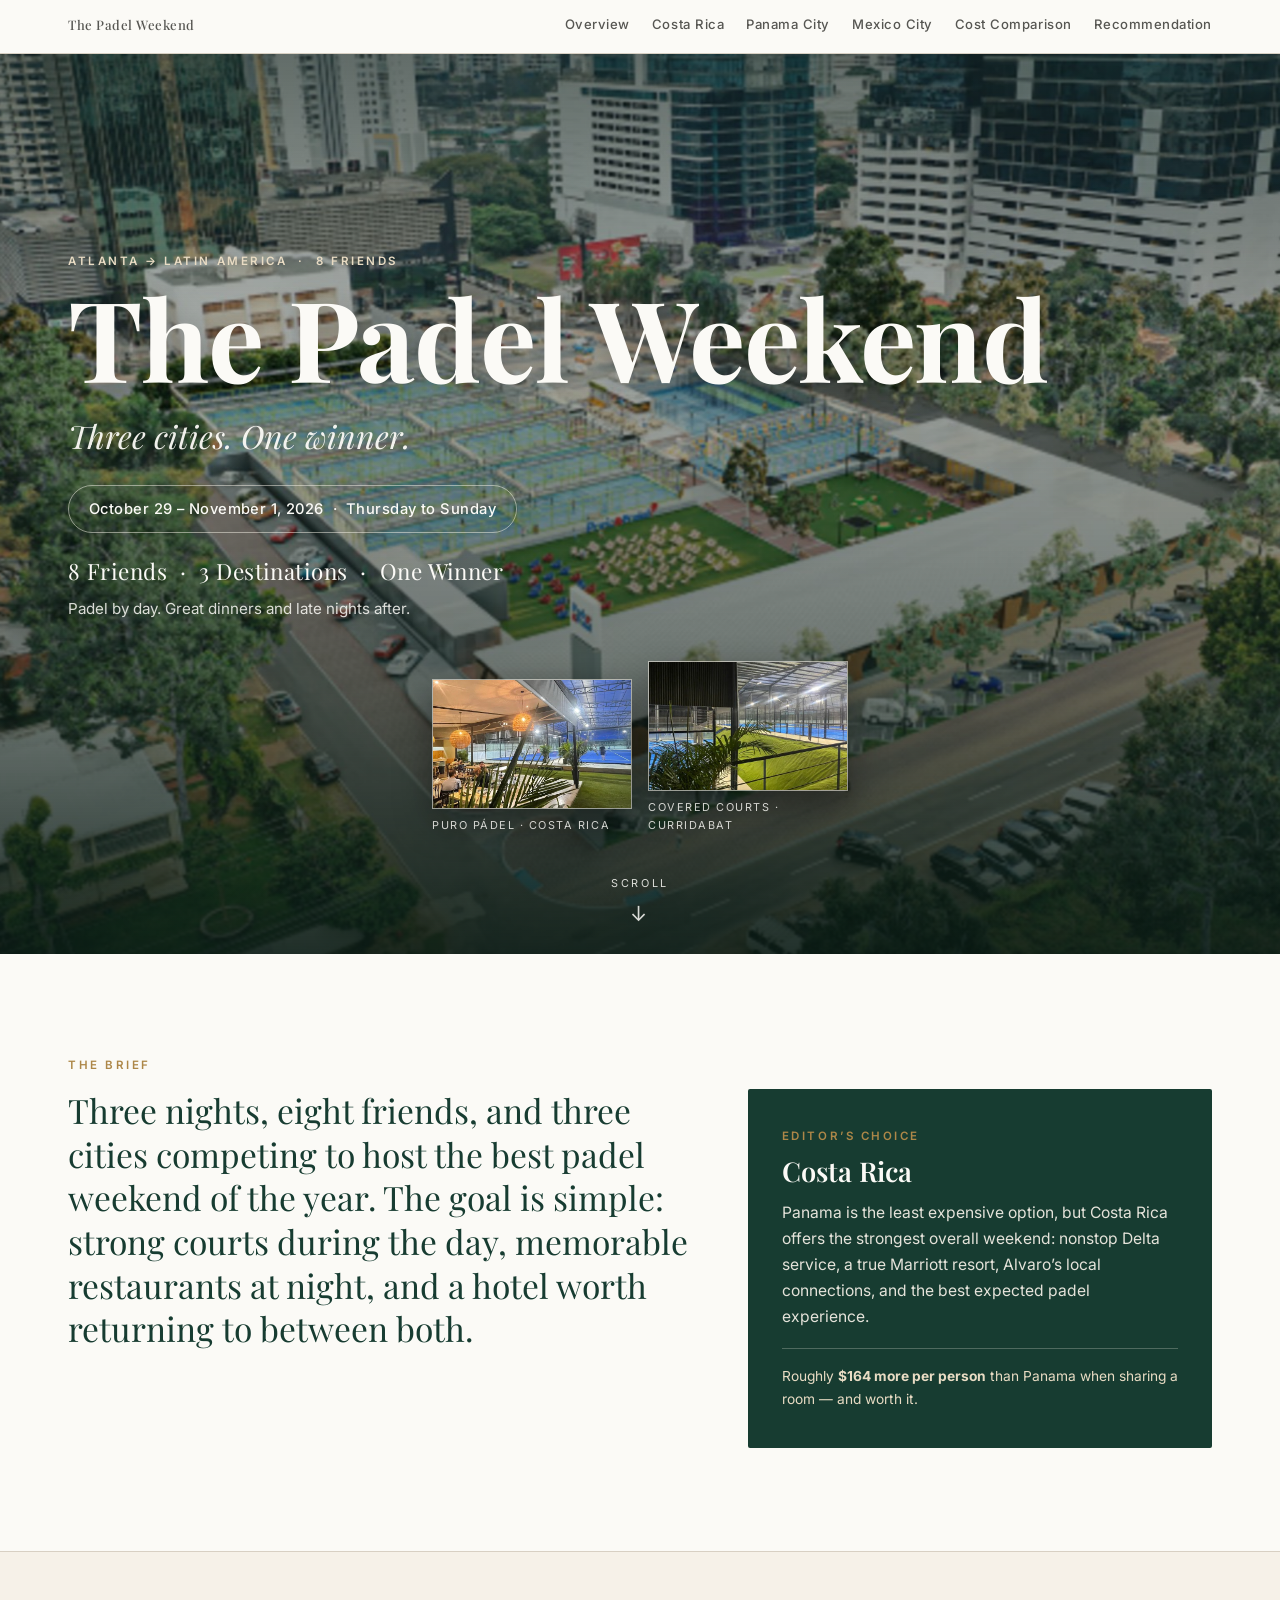
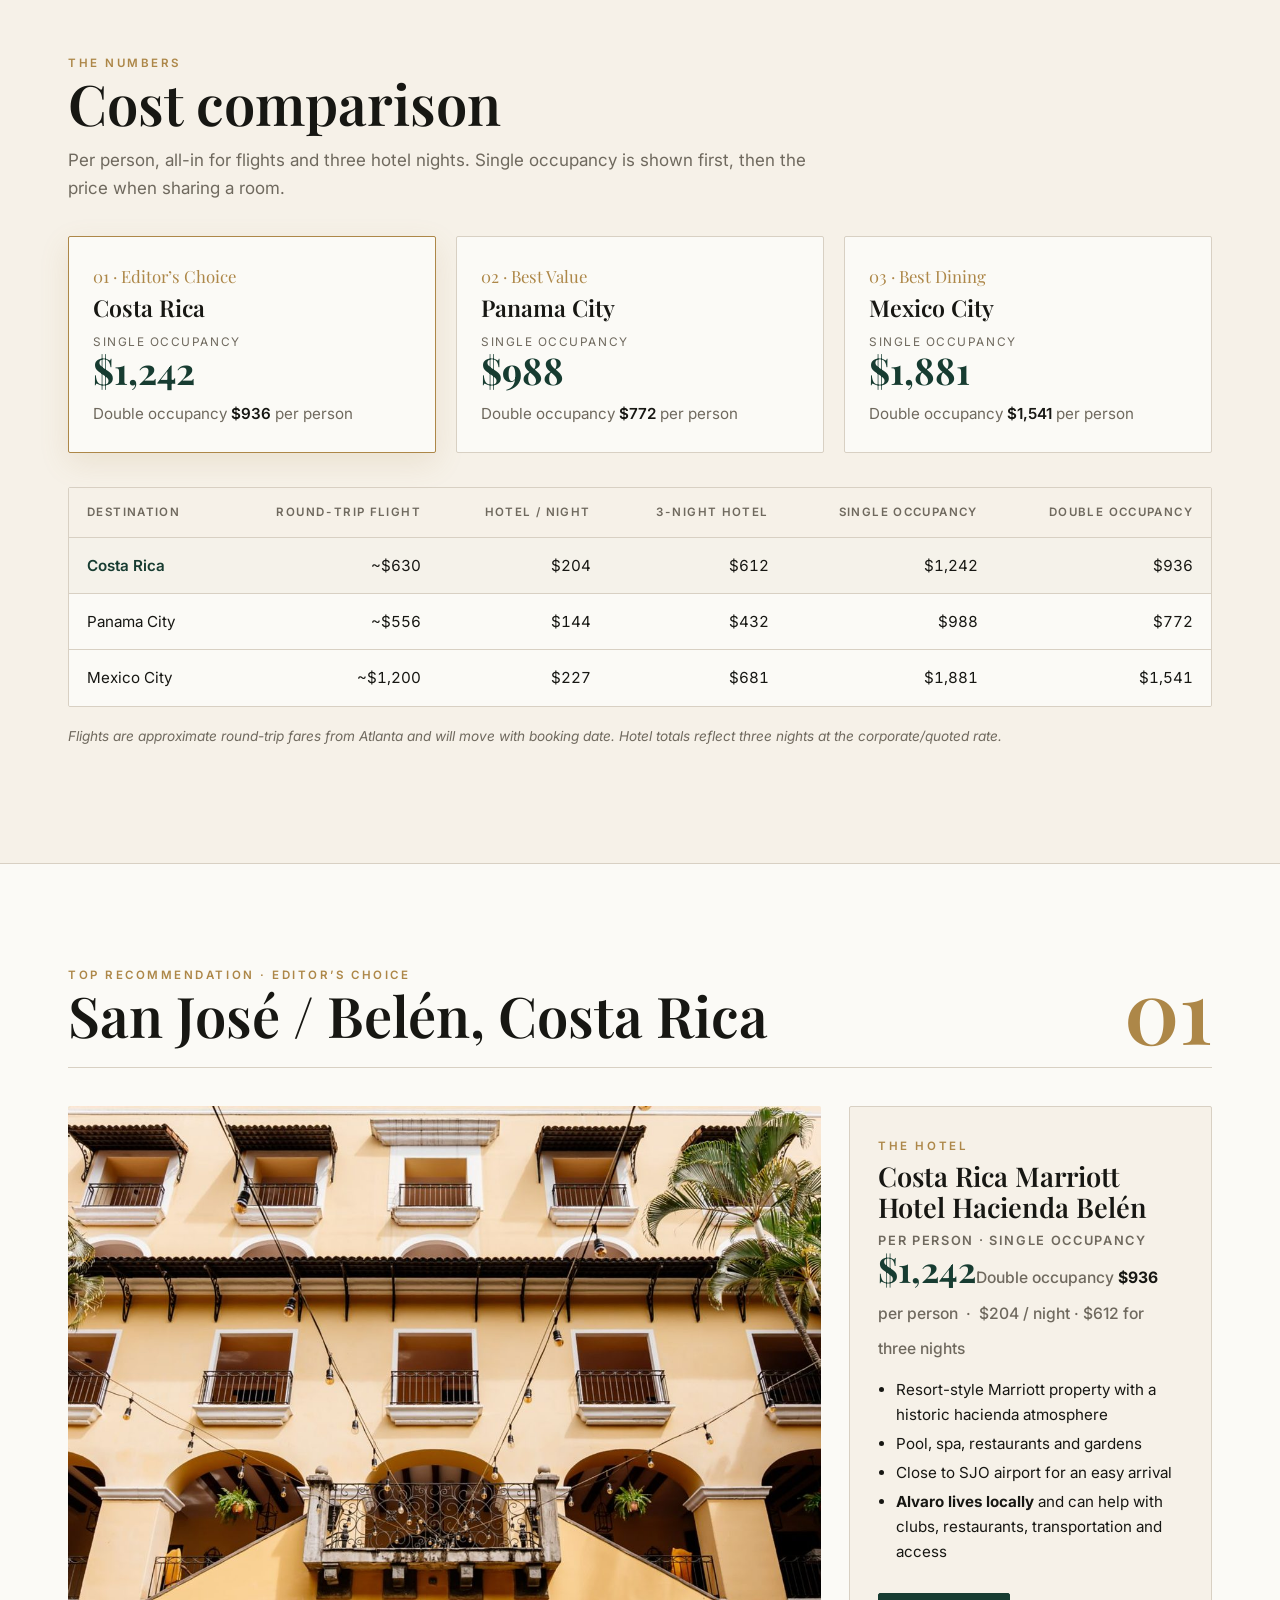
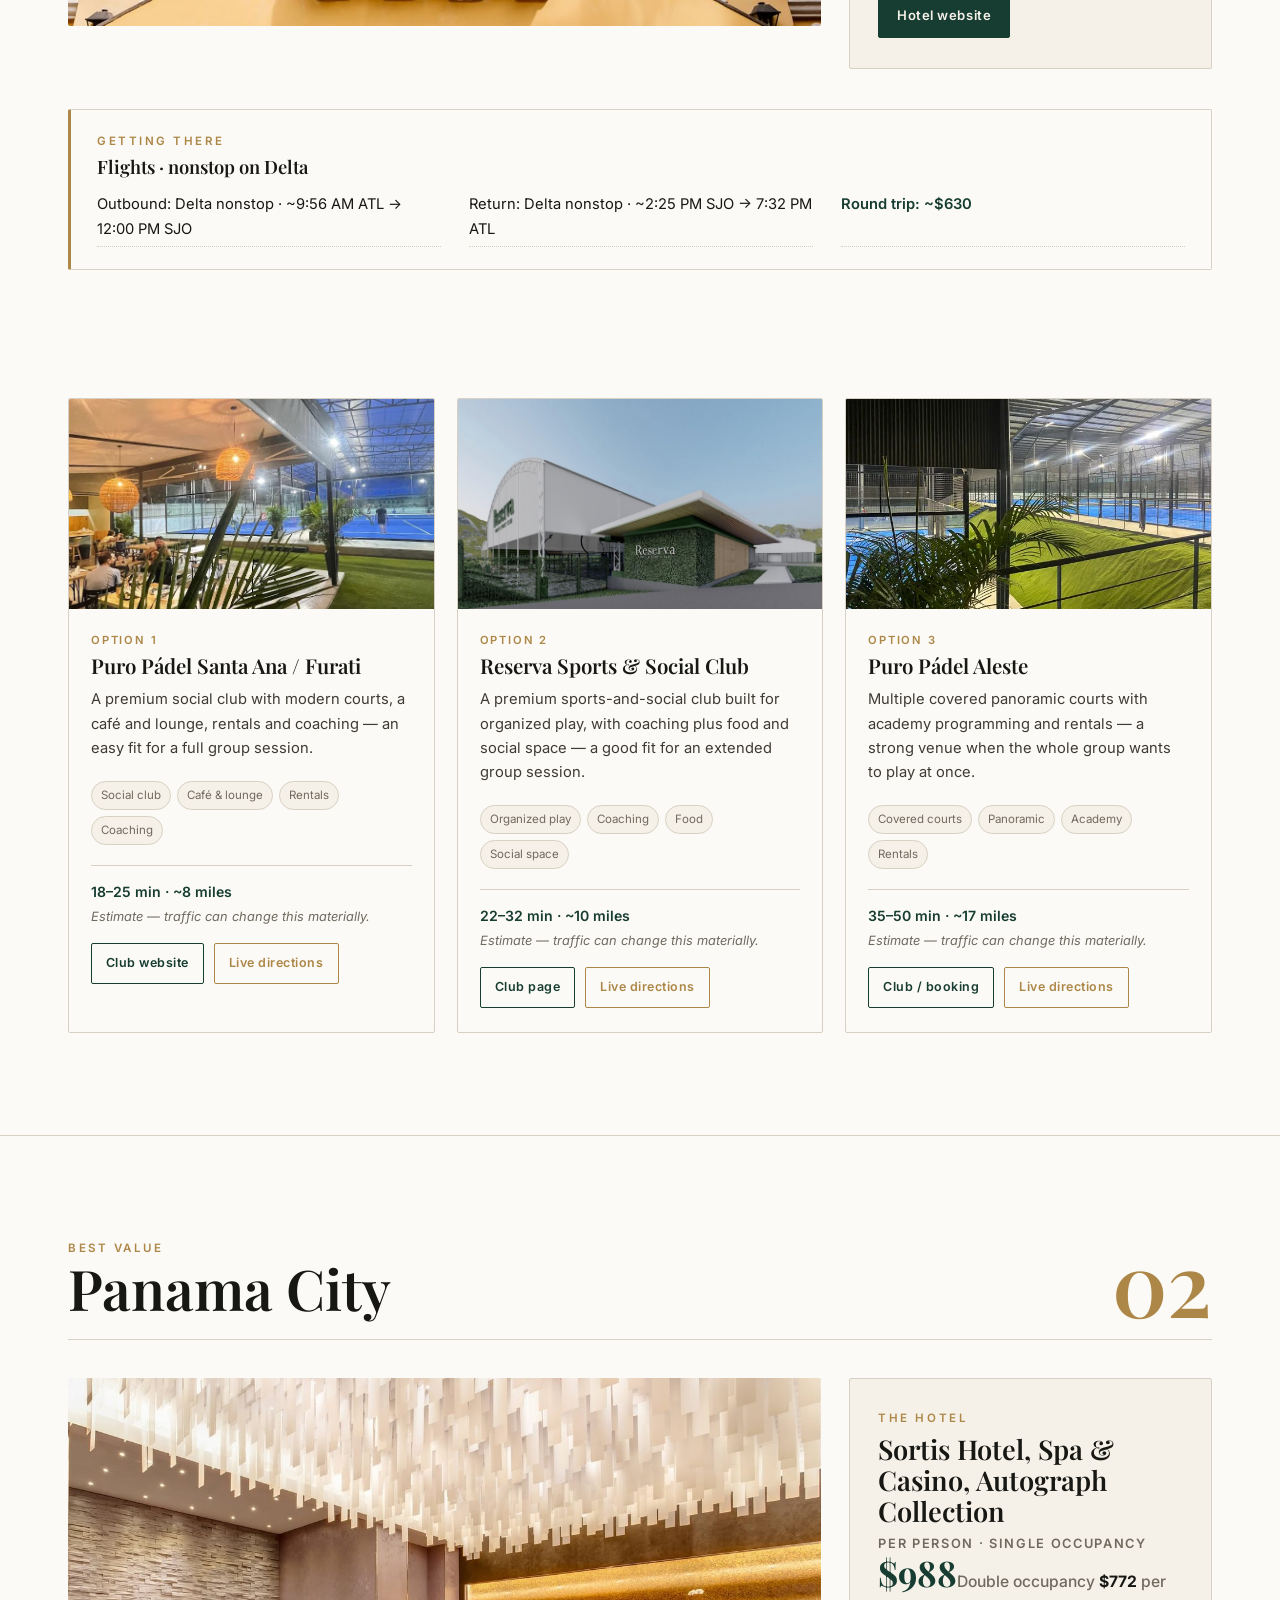
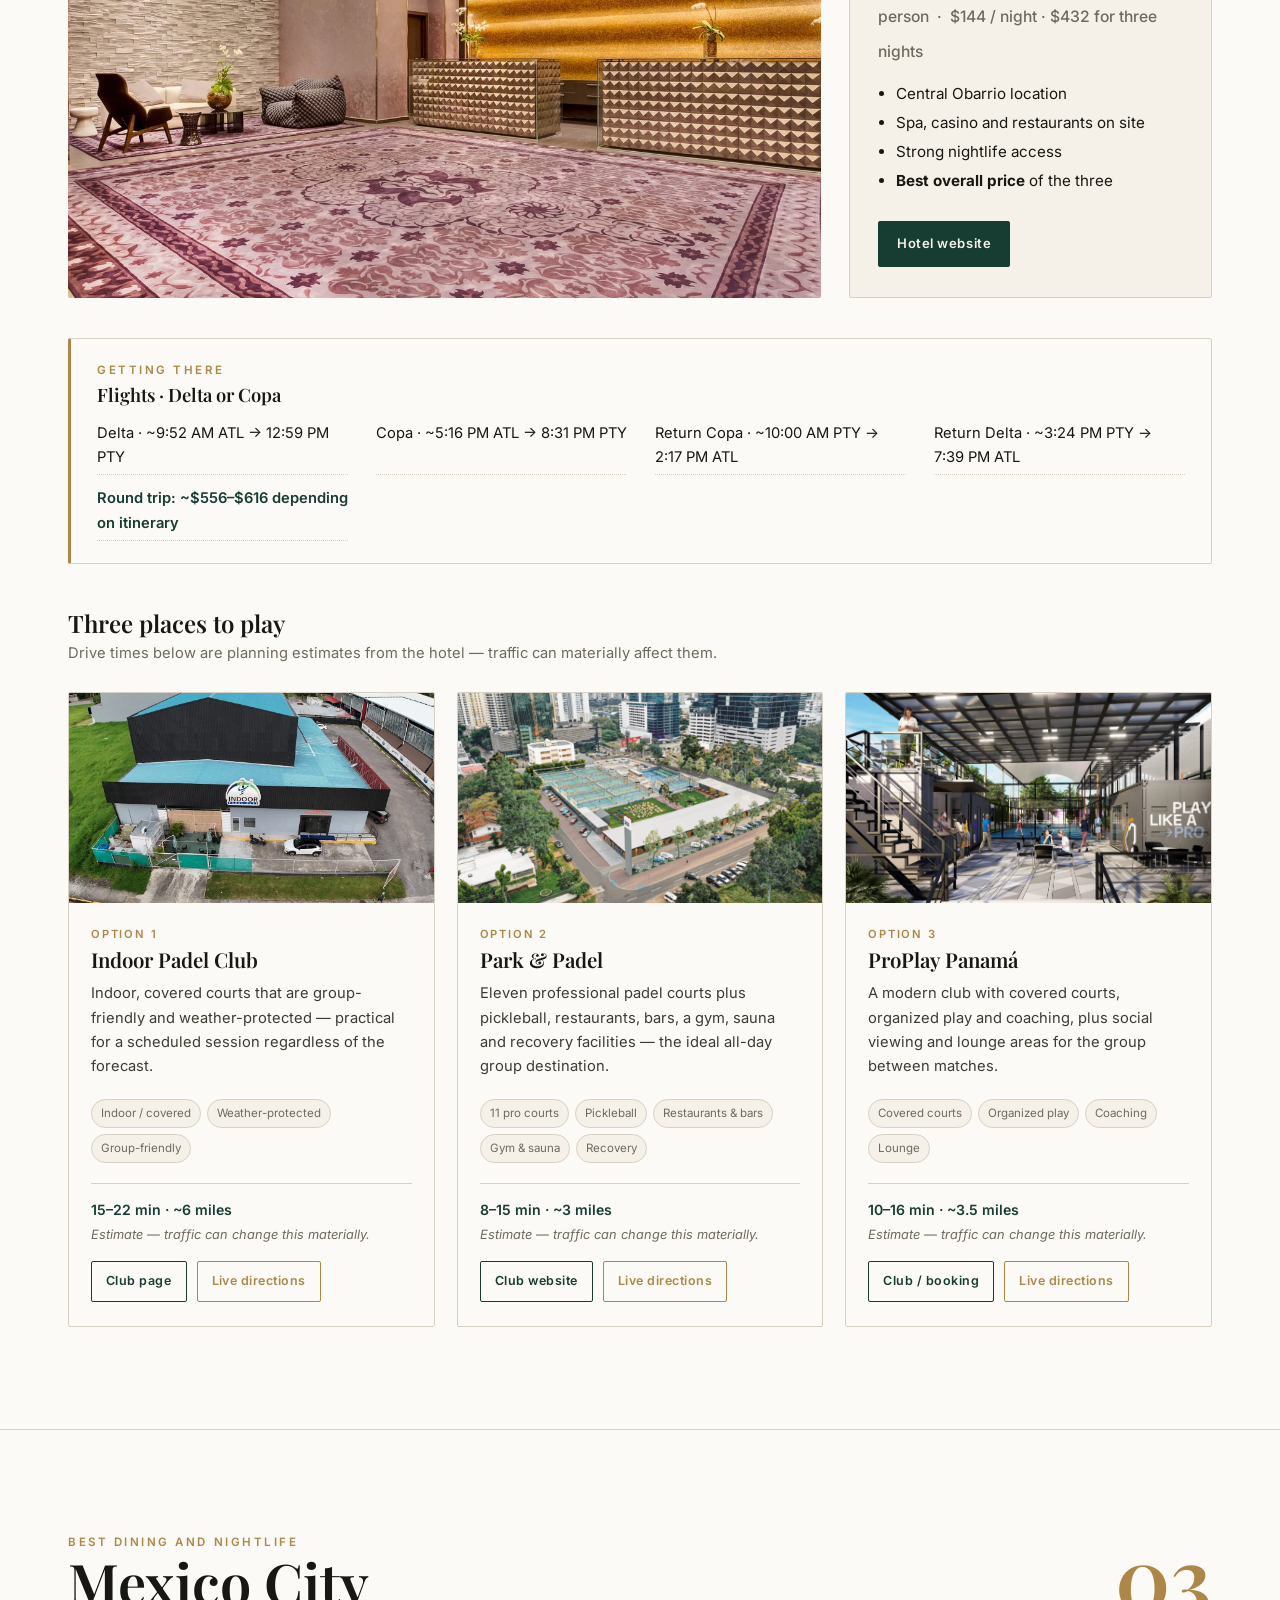
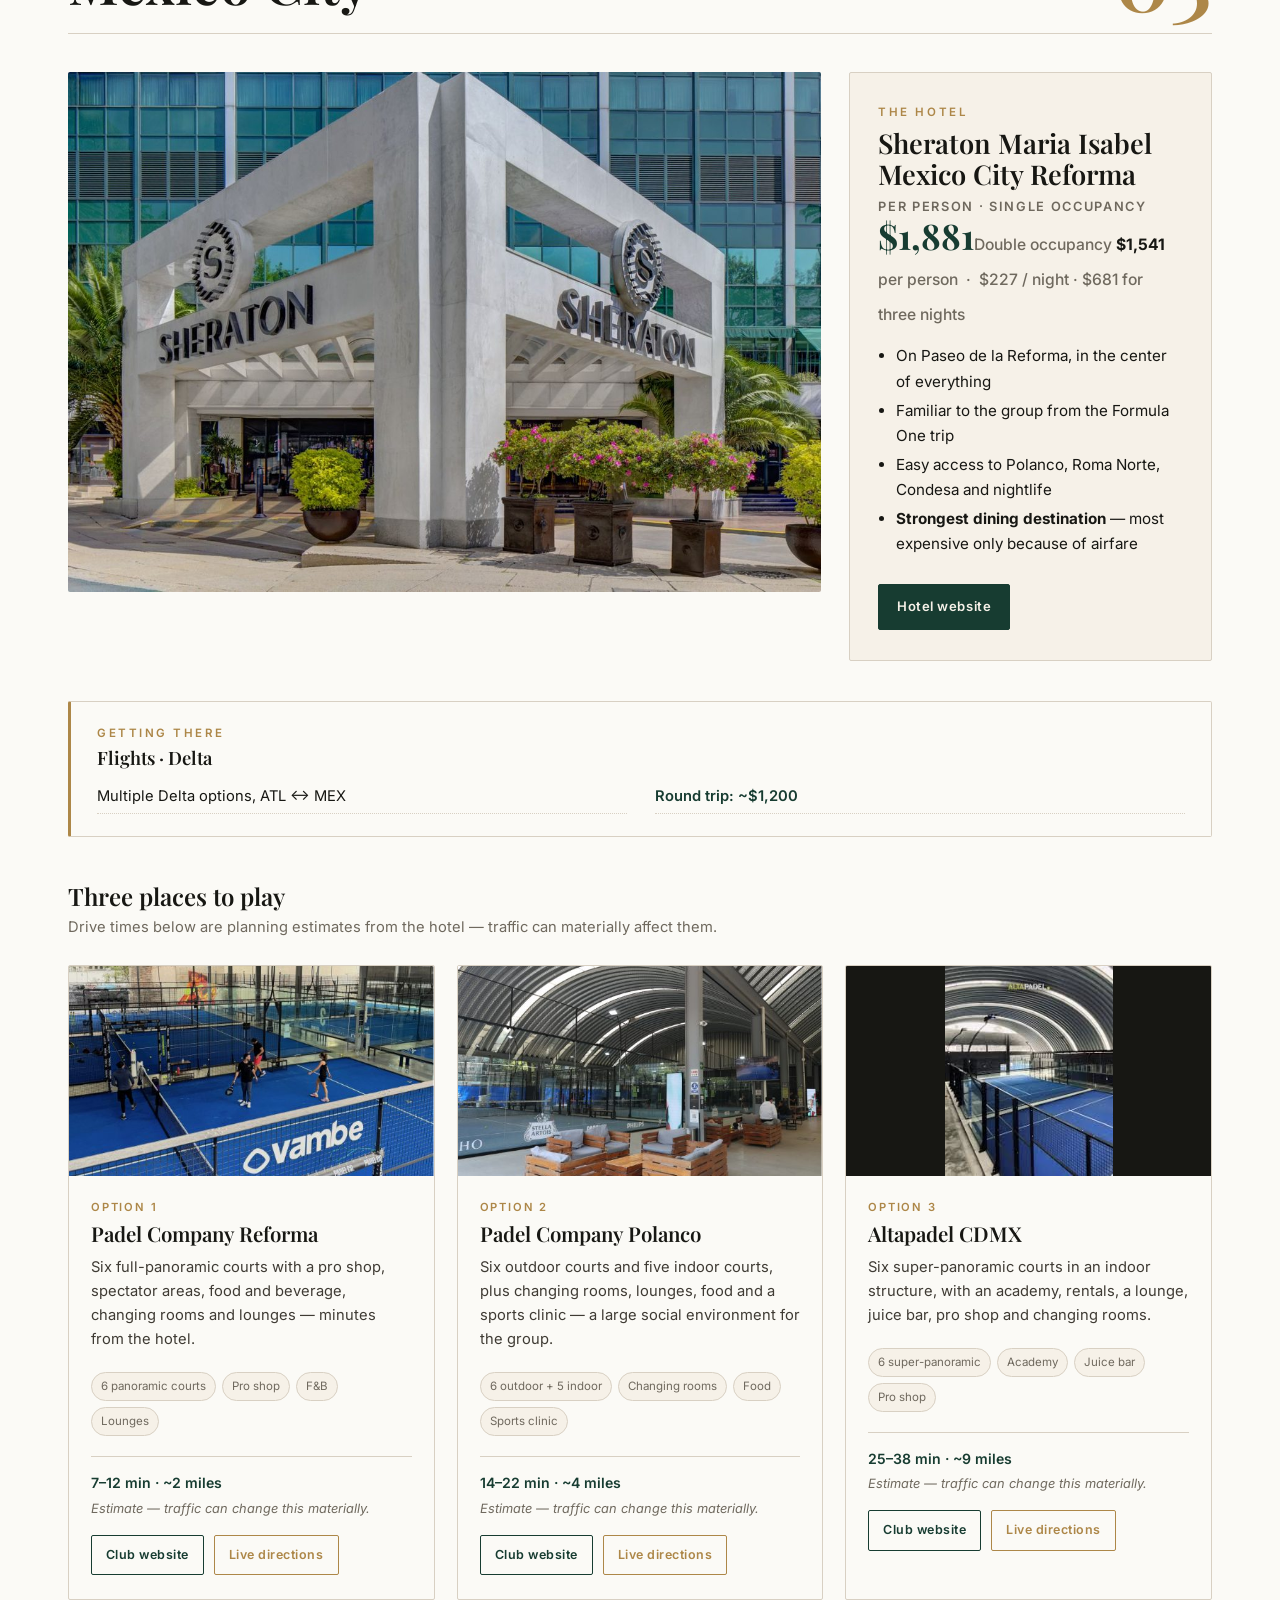
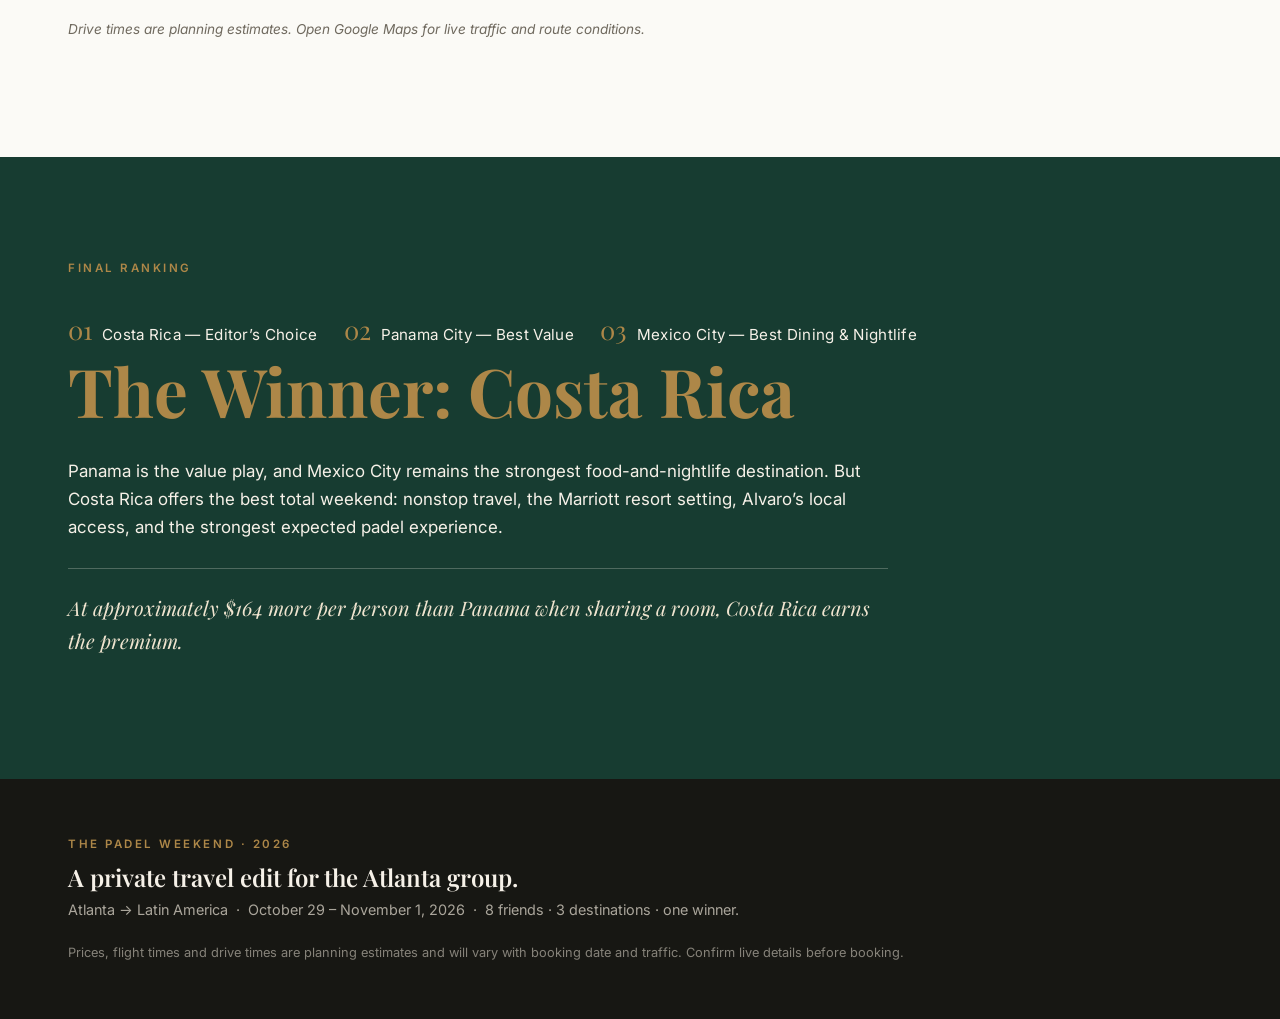
==== padel-weekend/index.html @ 57075032 "Add padel trip microsite under /padel-weekend (editorial rebuild, local image assets)" ====
<!doctype html>
<html lang="en">
<head>
<meta charset="utf-8">
<meta name="viewport" content="width=device-width, initial-scale=1">
<title>The Padel Weekend · Atlanta to Latin America · Oct 29 – Nov 1, 2026</title>
<meta name="description" content="A private travel edit for eight friends: three cities compete to host the best padel weekend of the year. Costa Rica, Panama City, Mexico City — courts, restaurants, nightlife and hotels compared.">
<meta name="theme-color" content="#173C31">
<meta property="og:type" content="website">
<meta property="og:title" content="The Padel Weekend · Atlanta to Latin America">
<meta property="og:description" content="Eight friends. Three cities. One winner. Costa Rica, Panama City and Mexico City compared for the padel trip — Oct 29 to Nov 1, 2026.">
<meta property="og:url" content="https://peach-pilot-mgm.github.io/workbenchv1/padel-weekend/">
<meta property="og:image" content="https://peach-pilot-mgm.github.io/workbenchv1/public/images/club-park-and-padel-panama.jpg">
<meta name="twitter:card" content="summary_large_image">
<link rel="preconnect" href="https://fonts.googleapis.com">
<link rel="preconnect" href="https://fonts.gstatic.com" crossorigin>
<link href="https://fonts.googleapis.com/css2?family=Playfair+Display:ital,wght@0,500;0,600;0,700;1,500&family=Inter:wght@300;400;500;600&display=swap" rel="stylesheet">
<style>
:root{
  --green:#173C31; --green-deep:#0f2a22; --cream:#F6F1E8; --white:#FBFAF6;
  --charcoal:#171713; --gold:#AD8748; --line:#D8D0C3; --muted:#6f695e;
  --serif:"Playfair Display",Georgia,"Times New Roman",serif;
  --sans:"Inter",-apple-system,BlinkMacSystemFont,"Segoe UI",Arial,Helvetica,sans-serif;
  --maxw:1200px;
}
*{box-sizing:border-box}
html{scroll-behavior:smooth}
body{margin:0;background:var(--white);color:var(--charcoal);font-family:var(--sans);font-weight:400;line-height:1.65;font-size:17px;-webkit-font-smoothing:antialiased;text-rendering:optimizeLegibility}
img{max-width:100%;display:block}
a{color:inherit}
h1,h2,h3,h4{font-family:var(--serif);font-weight:600;line-height:1.06;margin:0}
h2{font-size:clamp(2.1rem,4.6vw,3.5rem)}
h3{font-size:clamp(1.35rem,2.2vw,1.9rem);line-height:1.15}
p{margin:0 0 1em}
.wrap{max-width:var(--maxw);margin:0 auto;padding:0 28px}
.eyebrow{font-family:var(--sans);text-transform:uppercase;letter-spacing:.22em;font-size:.72rem;font-weight:600;color:var(--gold)}
.section{padding:clamp(64px,8vw,120px) 0}
.rule{height:1px;background:var(--line);border:0;margin:0}
section[id]{scroll-margin-top:78px}

/* ---------- NAV ---------- */
.nav{position:sticky;top:0;z-index:50;background:rgba(251,250,246,.92);backdrop-filter:saturate(1.2) blur(10px);border-bottom:1px solid var(--line)}
.nav__inner{display:flex;align-items:center;gap:22px;max-width:var(--maxw);margin:0 auto;padding:14px 28px;overflow-x:auto;-webkit-overflow-scrolling:touch;scrollbar-width:none}
.nav__inner::-webkit-scrollbar{display:none}
.nav__brand{font-family:var(--serif);font-weight:700;font-size:1.02rem;white-space:nowrap;margin-right:auto;letter-spacing:.01em}
.nav a{white-space:nowrap;text-decoration:none;font-size:.82rem;font-weight:500;letter-spacing:.04em;color:var(--charcoal);opacity:.72;transition:opacity .2s,color .2s;padding-bottom:2px;border-bottom:1.5px solid transparent}
.nav a:hover{opacity:1;color:var(--green);border-color:var(--gold)}

/* ---------- HERO ---------- */
.hero{position:relative;min-height:100svh;display:flex;flex-direction:column;justify-content:center;overflow:hidden;color:var(--white)}
.hero__bg{position:absolute;inset:0;background:url("public/images/club-park-and-padel-panama.jpg") center 40%/cover no-repeat;transform:scale(1.06);animation:zoom 26s ease-in-out infinite alternate;will-change:transform}
@keyframes zoom{from{transform:scale(1.04)}to{transform:scale(1.14)}}
.hero__scrim{position:absolute;inset:0;background:linear-gradient(180deg,rgba(9,26,20,.62) 0%,rgba(9,26,20,.32) 32%,rgba(9,26,20,.55) 68%,rgba(9,26,20,.9) 100%)}
.hero__inner{position:relative;z-index:3;max-width:var(--maxw);margin:0 auto;padding:120px 28px 40px;width:100%}
.hero h1{font-family:var(--serif);font-weight:700;font-size:clamp(3rem,10vw,7rem);letter-spacing:-.01em;text-shadow:0 2px 30px rgba(0,0,0,.35);margin:.06em 0 .12em}
.hero__sub{font-family:var(--serif);font-style:italic;font-size:clamp(1.3rem,3vw,2rem);opacity:.95}
.hero__eyebrow{color:#e9dcc4}
.hero__dates{display:inline-block;margin-top:22px;padding:11px 20px;border:1px solid rgba(246,241,232,.5);border-radius:999px;font-size:.92rem;letter-spacing:.03em;font-weight:500}
.hero__meta{margin-top:20px;font-family:var(--serif);font-size:clamp(1.05rem,2vw,1.4rem);letter-spacing:.02em}
.hero__note{margin-top:6px;font-size:.95rem;opacity:.85}
.hero__montage{position:relative;z-index:3;max-width:var(--maxw);margin:0 auto;padding:0 28px 40px;display:flex;gap:16px;align-items:flex-end}
.hero__montage figure{margin:0;width:200px;flex:0 0 auto}
.hero__montage img{height:130px;width:100%;object-fit:cover;border:1px solid rgba(246,241,232,.55);box-shadow:0 12px 34px rgba(0,0,0,.4)}
.hero__montage figcaption{font-size:.68rem;letter-spacing:.14em;text-transform:uppercase;margin-top:8px;opacity:.82}
.scrollcue{position:absolute;left:50%;bottom:22px;transform:translateX(-50%);z-index:3;color:var(--white);text-decoration:none;font-size:.68rem;letter-spacing:.24em;text-transform:uppercase;opacity:.85;text-align:center}
.scrollcue span{display:block;font-size:1.3rem;margin-top:4px;animation:bob 1.8s ease-in-out infinite}
@keyframes bob{0%,100%{transform:translateY(0)}50%{transform:translateY(7px)}}

/* ---------- REVEAL ---------- */
[data-reveal]{opacity:0;transform:translateY(22px);transition:opacity .8s ease,transform .8s ease}
[data-reveal].in{opacity:1;transform:none}
@media(prefers-reduced-motion:reduce){[data-reveal]{opacity:1;transform:none;transition:none}.hero__bg{animation:none}.scrollcue span{animation:none}}

/* ---------- OVERVIEW ---------- */
.lede{font-family:var(--serif);font-size:clamp(1.4rem,3vw,2.1rem);line-height:1.3;max-width:900px;color:var(--green)}
.intro-grid{display:grid;grid-template-columns:1.15fr .85fr;gap:52px;align-items:start;margin-top:14px}
.editors{background:var(--green);color:var(--cream);padding:38px 34px;border-radius:2px;position:relative}
.editors .eyebrow{color:var(--gold)}
.editors h3{color:var(--white);margin:.35em 0 .5em;font-size:1.7rem}
.editors p{font-size:.98rem;opacity:.92}
.editors .pin{font-size:.86rem;border-top:1px solid rgba(246,241,232,.25);margin-top:18px;padding-top:16px;color:#e9dcc4}

/* ---------- COST ---------- */
.band{background:var(--cream);border-top:1px solid var(--line);border-bottom:1px solid var(--line)}
.cards3{display:grid;grid-template-columns:repeat(3,1fr);gap:20px;margin-top:34px}
.costcard{background:var(--white);border:1px solid var(--line);padding:26px 24px;border-radius:2px;position:relative}
.costcard.win{border-color:var(--gold);box-shadow:0 10px 30px rgba(173,135,72,.14)}
.costcard .rankbadge{font-family:var(--serif);color:var(--gold);font-size:1.05rem}
.costcard h3{margin:.15em 0 .5em;font-size:1.45rem}
.costcard .big{font-family:var(--serif);font-size:2.3rem;font-weight:700;color:var(--green);line-height:1}
.costcard .lab{font-size:.74rem;letter-spacing:.13em;text-transform:uppercase;color:var(--muted)}
.costcard .second{margin-top:12px;font-size:.95rem;color:var(--muted)}
.costcard .second b{color:var(--charcoal);font-weight:600}
.tablewrap{margin-top:34px;overflow-x:auto;border:1px solid var(--line);border-radius:2px}
table{width:100%;border-collapse:collapse;background:var(--white);min-width:640px;font-size:.95rem}
th,td{text-align:left;padding:15px 18px;border-bottom:1px solid var(--line)}
thead th{font-family:var(--sans);font-size:.72rem;letter-spacing:.12em;text-transform:uppercase;color:var(--muted);font-weight:600;background:var(--cream)}
td.num,th.num{text-align:right;font-variant-numeric:tabular-nums}
tbody tr:last-child td{border-bottom:0}
.rowwin td{background:rgba(173,135,72,.07)}
.rowwin .dest{color:var(--green);font-weight:600}
.disclaimer{font-size:.85rem;color:var(--muted);margin-top:18px;font-style:italic}

/* ---------- DESTINATION ---------- */
.dest-head{display:flex;justify-content:space-between;align-items:flex-end;gap:24px;border-bottom:1px solid var(--line);padding-bottom:22px;margin-bottom:38px}
.dest-head .rank{font-family:var(--serif);font-size:clamp(3rem,7vw,5.5rem);color:var(--gold);line-height:.8;font-weight:600}
.hotel{display:grid;grid-template-columns:1.35fr .65fr;gap:28px;align-items:stretch}
.hotel figure{margin:0}
.hotel figure img{width:100%;height:100%;min-height:300px;max-height:520px;object-fit:cover;border-radius:2px}
.hotel-info{background:var(--cream);border:1px solid var(--line);padding:30px 28px;border-radius:2px;display:flex;flex-direction:column}
.hotel-info h3{font-size:1.7rem;margin:.2em 0 .4em}
.price{font-family:var(--serif);font-size:2.2rem;font-weight:700;color:var(--green);line-height:1}
.price small{display:block;font-family:var(--sans);font-size:.8rem;letter-spacing:.13em;text-transform:uppercase;color:var(--muted);font-weight:600;margin-bottom:4px}
.price .dbl{font-size:.98rem;color:var(--muted);font-family:var(--sans);font-weight:500;margin-top:8px}
.price .dbl b{color:var(--charcoal)}
.hotel-info ul{margin:16px 0;padding-left:18px}
.hotel-info li{margin:4px 0;font-size:.95rem}
.btn{display:inline-flex;align-items:center;gap:8px;text-decoration:none;font-size:.82rem;font-weight:600;letter-spacing:.04em;padding:11px 18px;border:1px solid var(--green);color:var(--green);border-radius:2px;transition:all .2s;background:transparent}
.btn:hover{background:var(--green);color:var(--cream)}
.btn.solid{background:var(--green);color:var(--cream)}
.btn.solid:hover{background:var(--green-deep)}
.btn.gold{border-color:var(--gold);color:var(--gold)}
.btn.gold:hover{background:var(--gold);color:var(--white)}
.btnrow{display:flex;flex-wrap:wrap;gap:10px;margin-top:auto;padding-top:8px}

.flights{margin:40px 0 8px;background:var(--white);border:1px solid var(--line);border-left:3px solid var(--gold);padding:22px 26px;border-radius:2px}
.flights .eyebrow{color:var(--gold)}
.flights h4{font-family:var(--serif);font-size:1.15rem;margin:.3em 0 .6em}
.flights ul{list-style:none;margin:0;padding:0;display:grid;grid-template-columns:repeat(auto-fit,minmax(240px,1fr));gap:6px 28px}
.flights li{font-size:.92rem;padding:5px 0;border-bottom:1px dotted var(--line)}
.flights .rt{font-weight:600;color:var(--green)}

.play-head{font-family:var(--serif);font-size:1.5rem;margin:46px 0 4px}
.play-sub{color:var(--muted);font-size:.92rem;margin-bottom:26px}
.clubs{display:grid;grid-template-columns:repeat(3,1fr);gap:22px}
.club{background:var(--white);border:1px solid var(--line);border-radius:2px;overflow:hidden;display:flex;flex-direction:column}
.club figure{margin:0}
.club figure img{width:100%;height:210px;object-fit:cover}
.club.lowres figure img{object-fit:contain;background:var(--charcoal)}
.club-body{padding:22px 22px 24px;display:flex;flex-direction:column;flex:1}
.club-opt{font-size:.7rem;letter-spacing:.16em;text-transform:uppercase;color:var(--gold);font-weight:600}
.club h4{font-family:var(--serif);font-size:1.28rem;margin:.3em 0 .5em}
.club p{font-size:.92rem;color:#3f3b34}
.tags{display:flex;flex-wrap:wrap;gap:6px;margin:6px 0 4px}
.tag{font-size:.72rem;background:var(--cream);border:1px solid var(--line);color:var(--muted);padding:4px 9px;border-radius:999px}
.drive{margin-top:16px;border-top:1px solid var(--line);padding-top:14px;font-size:.88rem}
.drive .big{font-weight:600;color:var(--green)}
.drive .cav{display:block;color:var(--muted);font-size:.8rem;margin-top:3px;font-style:italic}
.club .btnrow{margin-top:16px;padding-top:0}
.club .btn{padding:9px 14px;font-size:.78rem}

/* ---------- RANKING / RECO ---------- */
.reco{background:var(--green);color:var(--cream)}
.reco .eyebrow{color:var(--gold)}
.reco h2{color:var(--white);margin:.2em 0 .4em}
.reco .winner{font-family:var(--serif);font-size:clamp(2.4rem,6vw,4.2rem);color:var(--gold);font-weight:700;line-height:1;margin:.1em 0 .5em}
.reco p{max-width:820px;font-size:1.06rem;opacity:.94}
.reco .kicker{border-top:1px solid rgba(246,241,232,.25);margin-top:26px;padding-top:22px;font-family:var(--serif);font-style:italic;font-size:1.25rem;color:#efe4cf;max-width:820px}
.rankline{display:flex;gap:26px;flex-wrap:wrap;margin:30px 0 4px}
.rankpill{display:flex;align-items:baseline;gap:10px}
.rankpill .n{font-family:var(--serif);font-size:1.6rem;color:var(--gold)}
.rankpill .t{font-size:.95rem;letter-spacing:.02em}

/* ---------- FOOTER ---------- */
footer{background:var(--charcoal);color:#cfc9bd;padding:56px 0}
footer .eyebrow{color:var(--gold)}
footer h3{color:var(--cream);font-size:1.5rem;margin:.4em 0 .3em}
footer p{font-size:.9rem;opacity:.8;margin:0}
footer .fnote{margin-top:20px;font-size:.8rem;opacity:.6}

/* ---------- RESPONSIVE ---------- */
@media(max-width:900px){
  .intro-grid{grid-template-columns:1fr;gap:32px}
  .hotel{grid-template-columns:1fr}
  .hotel figure img{min-height:240px;max-height:360px}
  .clubs{grid-template-columns:1fr 1fr}
  .cards3{grid-template-columns:1fr}
}
@media(max-width:620px){
  body{font-size:16px}
  .clubs{grid-template-columns:1fr}
  .hero__montage{flex-wrap:wrap}
  .hero__montage figure{width:calc(50% - 8px)}
  .dest-head{align-items:center}
}
</style>
</head>
<body>

<!-- NAV -->
<nav class="nav" aria-label="Primary">
  <div class="nav__inner">
    <a class="nav__brand" href="#top">The Padel Weekend</a>
    <a href="#overview">Overview</a>
    <a href="#costa-rica">Costa Rica</a>
    <a href="#panama">Panama City</a>
    <a href="#mexico">Mexico City</a>
    <a href="#cost">Cost Comparison</a>
    <a href="#recommendation">Recommendation</a>
  </div>
</nav>

<!-- HERO -->
<header class="hero" id="top">
  <div class="hero__bg" role="img" aria-label="Aerial view of Park &amp; Padel in Panama City, rows of padel courts framed by the skyline"></div>
  <div class="hero__scrim"></div>
  <div class="hero__inner">
    <div class="eyebrow hero__eyebrow">Atlanta &rarr; Latin America &nbsp;&middot;&nbsp; 8 friends</div>
    <h1>The Padel Weekend</h1>
    <div class="hero__sub">Three cities. One winner.</div>
    <div class="hero__dates">October 29 &ndash; November 1, 2026 &nbsp;&middot;&nbsp; Thursday to Sunday</div>
    <div class="hero__meta">8 Friends &nbsp;&middot;&nbsp; 3 Destinations &nbsp;&middot;&nbsp; One Winner</div>
    <div class="hero__note">Padel by day. Great dinners and late nights after.</div>
  </div>
  <div class="hero__montage" aria-hidden="false">
    <figure>
      <img src="public/images/club-puro-padel-santa-ana.jpg" alt="Evening lounge and lit padel courts at Puro Pádel Santa Ana, Costa Rica" width="200" height="130">
      <figcaption>Puro Pádel &middot; Costa Rica</figcaption>
    </figure>
    <figure>
      <img src="public/images/club-puro-padel-aleste.jpg" alt="Covered panoramic padel courts under a steel roof at Puro Pádel Aleste" width="200" height="130">
      <figcaption>Covered courts &middot; Curridabat</figcaption>
    </figure>
  </div>
  <a class="scrollcue" href="#overview">Scroll<span>&darr;</span></a>
</header>

<main>

<!-- OVERVIEW + EDITOR'S CHOICE -->
<section class="section" id="overview">
  <div class="wrap">
    <div class="eyebrow" data-reveal>The brief</div>
    <div class="intro-grid">
      <div>
        <p class="lede" data-reveal>Three nights, eight friends, and three cities competing to host the best padel weekend of the year. The goal is simple: strong courts during the day, memorable restaurants at night, and a hotel worth returning to between both.</p>
      </div>
      <aside class="editors" data-reveal>
        <div class="eyebrow">Editor&rsquo;s Choice</div>
        <h3>Costa Rica</h3>
        <p>Panama is the least expensive option, but Costa Rica offers the strongest overall weekend: nonstop Delta service, a true Marriott resort, Alvaro&rsquo;s local connections, and the best expected padel experience.</p>
        <div class="pin">Roughly <b>$164 more per person</b> than Panama when sharing a room &mdash; and worth it.</div>
      </aside>
    </div>
  </div>
</section>

<!-- COST COMPARISON -->
<section class="section band" id="cost">
  <div class="wrap">
    <div class="eyebrow" data-reveal>The numbers</div>
    <h2 data-reveal>Cost comparison</h2>
    <p data-reveal style="max-width:760px;margin-top:14px;color:var(--muted)">Per person, all-in for flights and three hotel nights. Single occupancy is shown first, then the price when sharing a room.</p>

    <div class="cards3">
      <div class="costcard win" data-reveal>
        <div class="rankbadge">01 &middot; Editor&rsquo;s Choice</div>
        <h3>Costa Rica</h3>
        <div class="lab">Single occupancy</div>
        <div class="big">$1,242</div>
        <div class="second">Double occupancy <b>$936</b> per person</div>
      </div>
      <div class="costcard" data-reveal>
        <div class="rankbadge">02 &middot; Best Value</div>
        <h3>Panama City</h3>
        <div class="lab">Single occupancy</div>
        <div class="big">$988</div>
        <div class="second">Double occupancy <b>$772</b> per person</div>
      </div>
      <div class="costcard" data-reveal>
        <div class="rankbadge">03 &middot; Best Dining</div>
        <h3>Mexico City</h3>
        <div class="lab">Single occupancy</div>
        <div class="big">$1,881</div>
        <div class="second">Double occupancy <b>$1,541</b> per person</div>
      </div>
    </div>

    <div class="tablewrap" data-reveal>
      <table>
        <thead>
          <tr>
            <th>Destination</th>
            <th class="num">Round-trip flight</th>
            <th class="num">Hotel / night</th>
            <th class="num">3-night hotel</th>
            <th class="num">Single occupancy</th>
            <th class="num">Double occupancy</th>
          </tr>
        </thead>
        <tbody>
          <tr class="rowwin">
            <td class="dest">Costa Rica</td>
            <td class="num">~$630</td>
            <td class="num">$204</td>
            <td class="num">$612</td>
            <td class="num">$1,242</td>
            <td class="num">$936</td>
          </tr>
          <tr>
            <td>Panama City</td>
            <td class="num">~$556</td>
            <td class="num">$144</td>
            <td class="num">$432</td>
            <td class="num">$988</td>
            <td class="num">$772</td>
          </tr>
          <tr>
            <td>Mexico City</td>
            <td class="num">~$1,200</td>
            <td class="num">$227</td>
            <td class="num">$681</td>
            <td class="num">$1,881</td>
            <td class="num">$1,541</td>
          </tr>
        </tbody>
      </table>
    </div>
    <p class="disclaimer">Flights are approximate round-trip fares from Atlanta and will move with booking date. Hotel totals reflect three nights at the corporate/quoted rate.</p>
  </div>
</section>

<!-- COSTA RICA -->
<section class="section" id="costa-rica">
  <div class="wrap">
    <div class="dest-head" data-reveal>
      <div>
        <div class="eyebrow">Top Recommendation &middot; Editor&rsquo;s Choice</div>
        <h2>San José / Belén, Costa Rica</h2>
      </div>
      <div class="rank">01</div>
    </div>

    <div class="hotel" data-reveal>
      <figure>
        <img src="public/images/hotel-costa-rica-marriott.jpg" alt="Costa Rica Marriott Hotel Hacienda Belén, a colonial-style resort exterior with gardens" loading="lazy" width="1500" height="842">
      </figure>
      <div class="hotel-info">
        <div class="eyebrow">The hotel</div>
        <h3>Costa Rica Marriott Hotel Hacienda Belén</h3>
        <div class="price"><small>Per person &middot; single occupancy</small>$1,242<span class="dbl">Double occupancy <b>$936</b> per person &nbsp;&middot;&nbsp; $204 / night &middot; $612 for three nights</span></div>
        <ul>
          <li>Resort-style Marriott property with a historic hacienda atmosphere</li>
          <li>Pool, spa, restaurants and gardens</li>
          <li>Close to SJO airport for an easy arrival</li>
          <li><b>Alvaro lives locally</b> and can help with clubs, restaurants, transportation and access</li>
        </ul>
        <div class="btnrow">
          <a class="btn solid" href="https://www.marriott.com/en-us/hotels/sjocr-costa-rica-marriott-hotel-hacienda-belen/overview/" target="_blank" rel="noopener">Hotel website</a>
        </div>
      </div>
    </div>

    <div class="flights" data-reveal>
      <div class="eyebrow">Getting there</div>
      <h4>Flights &middot; nonstop on Delta</h4>
      <ul>
        <li>Outbound: Delta nonstop &middot; ~9:56 AM ATL &rarr; 12:00 PM SJO</li>
        <li>Return: Delta nonstop &middot; ~2:25 PM SJO &rarr; 7:32 PM ATL</li>
        <li class="rt">Round trip: ~$630</li>
      </ul>
    </div>

    <h3 class="play-head" data-reveal>Three places to play</h3>
    <p class="play-sub" data-reveal>Drive times below are planning estimates from the hotel &mdash; traffic can materially affect them.</p>
    <div class="clubs">
      <article class="club" data-reveal>
        <figure><img src="public/images/club-puro-padel-santa-ana.jpg" alt="Lounge, café tables and floodlit padel courts at Puro Pádel Santa Ana at dusk" loading="lazy" width="765" height="1020"></figure>
        <div class="club-body">
          <div class="club-opt">Option 1</div>
          <h4>Puro Pádel Santa Ana / Furati</h4>
          <p>A premium social club with modern courts, a café and lounge, rentals and coaching &mdash; an easy fit for a full group session.</p>
          <div class="tags"><span class="tag">Social club</span><span class="tag">Café &amp; lounge</span><span class="tag">Rentals</span><span class="tag">Coaching</span></div>
          <div class="drive"><span class="big">18&ndash;25 min &middot; ~8 miles</span><span class="cav">Estimate &mdash; traffic can change this materially.</span></div>
          <div class="btnrow">
            <a class="btn" href="https://puropadelcr.com/" target="_blank" rel="noopener">Club website</a>
            <a class="btn gold" href="https://www.google.com/maps/dir/?api=1&amp;origin=Costa+Rica+Marriott+Hotel+Hacienda+Belen&amp;destination=Puro+Padel+Santa+Ana+Costa+Rica&amp;travelmode=driving" target="_blank" rel="noopener">Live directions</a>
          </div>
        </div>
      </article>

      <article class="club" data-reveal>
        <figure><img src="public/images/club-reserva-sports-social.jpg" alt="Modern exterior of Reserva Padel &amp; Sports Club with a curved roof and green living wall" loading="lazy" width="1600" height="865"></figure>
        <div class="club-body">
          <div class="club-opt">Option 2</div>
          <h4>Reserva Sports &amp; Social Club</h4>
          <p>A premium sports-and-social club built for organized play, with coaching plus food and social space &mdash; a good fit for an extended group session.</p>
          <div class="tags"><span class="tag">Organized play</span><span class="tag">Coaching</span><span class="tag">Food</span><span class="tag">Social space</span></div>
          <div class="drive"><span class="big">22&ndash;32 min &middot; ~10 miles</span><span class="cav">Estimate &mdash; traffic can change this materially.</span></div>
          <div class="btnrow">
            <a class="btn" href="https://www.instagram.com/reservasportsclub/" target="_blank" rel="noopener">Club page</a>
            <a class="btn gold" href="https://www.google.com/maps/dir/?api=1&amp;origin=Costa+Rica+Marriott+Hotel+Hacienda+Belen&amp;destination=Reserva+Sports+and+Social+Club+Costa+Rica&amp;travelmode=driving" target="_blank" rel="noopener">Live directions</a>
          </div>
        </div>
      </article>

      <article class="club" data-reveal>
        <figure><img src="public/images/club-puro-padel-aleste.jpg" alt="Covered panoramic padel courts under a steel roof at Puro Pádel Aleste" loading="lazy" width="900" height="675"></figure>
        <div class="club-body">
          <div class="club-opt">Option 3</div>
          <h4>Puro Pádel Aleste</h4>
          <p>Multiple covered panoramic courts with academy programming and rentals &mdash; a strong venue when the whole group wants to play at once.</p>
          <div class="tags"><span class="tag">Covered courts</span><span class="tag">Panoramic</span><span class="tag">Academy</span><span class="tag">Rentals</span></div>
          <div class="drive"><span class="big">35&ndash;50 min &middot; ~17 miles</span><span class="cav">Estimate &mdash; traffic can change this materially.</span></div>
          <div class="btnrow">
            <a class="btn" href="https://puropadelcr.com/" target="_blank" rel="noopener">Club / booking</a>
            <a class="btn gold" href="https://www.google.com/maps/dir/?api=1&amp;origin=Costa+Rica+Marriott+Hotel+Hacienda+Belen&amp;destination=Puro+Padel+Aleste+Curridabat&amp;travelmode=driving" target="_blank" rel="noopener">Live directions</a>
          </div>
        </div>
      </article>
    </div>
  </div>
</section>

<hr class="rule">

<!-- PANAMA -->
<section class="section" id="panama">
  <div class="wrap">
    <div class="dest-head" data-reveal>
      <div>
        <div class="eyebrow">Best Value</div>
        <h2>Panama City</h2>
      </div>
      <div class="rank">02</div>
    </div>

    <div class="hotel" data-reveal>
      <figure>
        <img src="public/images/hotel-sortis-panama.jpg" alt="Interior of the Sortis Hotel, Spa &amp; Casino, Autograph Collection in Panama City" loading="lazy" width="1500" height="843">
      </figure>
      <div class="hotel-info">
        <div class="eyebrow">The hotel</div>
        <h3>Sortis Hotel, Spa &amp; Casino, Autograph Collection</h3>
        <div class="price"><small>Per person &middot; single occupancy</small>$988<span class="dbl">Double occupancy <b>$772</b> per person &nbsp;&middot;&nbsp; $144 / night &middot; $432 for three nights</span></div>
        <ul>
          <li>Central Obarrio location</li>
          <li>Spa, casino and restaurants on site</li>
          <li>Strong nightlife access</li>
          <li><b>Best overall price</b> of the three</li>
        </ul>
        <div class="btnrow">
          <a class="btn solid" href="https://www.marriott.com/en-us/hotels/ptyak-sortis-hotel-spa-and-casino-autograph-collection/overview/" target="_blank" rel="noopener">Hotel website</a>
        </div>
      </div>
    </div>

    <div class="flights" data-reveal>
      <div class="eyebrow">Getting there</div>
      <h4>Flights &middot; Delta or Copa</h4>
      <ul>
        <li>Delta &middot; ~9:52 AM ATL &rarr; 12:59 PM PTY</li>
        <li>Copa &middot; ~5:16 PM ATL &rarr; 8:31 PM PTY</li>
        <li>Return Copa &middot; ~10:00 AM PTY &rarr; 2:17 PM ATL</li>
        <li>Return Delta &middot; ~3:24 PM PTY &rarr; 7:39 PM ATL</li>
        <li class="rt">Round trip: ~$556&ndash;$616 depending on itinerary</li>
      </ul>
    </div>

    <h3 class="play-head" data-reveal>Three places to play</h3>
    <p class="play-sub" data-reveal>Drive times below are planning estimates from the hotel &mdash; traffic can materially affect them.</p>
    <div class="clubs">
      <article class="club" data-reveal>
        <figure><img src="public/images/club-indoor-padel-panama.jpg" alt="Aerial exterior of Indoor Padel Club, a covered padel facility in Panama City" loading="lazy" width="1180" height="760"></figure>
        <div class="club-body">
          <div class="club-opt">Option 1</div>
          <h4>Indoor Padel Club</h4>
          <p>Indoor, covered courts that are group-friendly and weather-protected &mdash; practical for a scheduled session regardless of the forecast.</p>
          <div class="tags"><span class="tag">Indoor / covered</span><span class="tag">Weather-protected</span><span class="tag">Group-friendly</span></div>
          <div class="drive"><span class="big">15&ndash;22 min &middot; ~6 miles</span><span class="cav">Estimate &mdash; traffic can change this materially.</span></div>
          <div class="btnrow">
            <a class="btn" href="https://www.instagram.com/indoorpadelclub/" target="_blank" rel="noopener">Club page</a>
            <a class="btn gold" href="https://www.google.com/maps/dir/?api=1&amp;origin=Sortis+Hotel+Panama&amp;destination=Indoor+Padel+Club+Costa+del+Este+Panama&amp;travelmode=driving" target="_blank" rel="noopener">Live directions</a>
          </div>
        </div>
      </article>

      <article class="club" data-reveal>
        <figure><img src="public/images/club-park-and-padel-panama.jpg" alt="Aerial view of Park &amp; Padel Panama, showing multiple padel courts, lawns and clubhouse" loading="lazy" width="1920" height="1145"></figure>
        <div class="club-body">
          <div class="club-opt">Option 2</div>
          <h4>Park &amp; Padel</h4>
          <p>Eleven professional padel courts plus pickleball, restaurants, bars, a gym, sauna and recovery facilities &mdash; the ideal all-day group destination.</p>
          <div class="tags"><span class="tag">11 pro courts</span><span class="tag">Pickleball</span><span class="tag">Restaurants &amp; bars</span><span class="tag">Gym &amp; sauna</span><span class="tag">Recovery</span></div>
          <div class="drive"><span class="big">8&ndash;15 min &middot; ~3 miles</span><span class="cav">Estimate &mdash; traffic can change this materially.</span></div>
          <div class="btnrow">
            <a class="btn" href="https://www.parknpadel.com/" target="_blank" rel="noopener">Club website</a>
            <a class="btn gold" href="https://www.google.com/maps/dir/?api=1&amp;origin=Sortis+Hotel+Panama&amp;destination=Park+and+Padel+Panama&amp;travelmode=driving" target="_blank" rel="noopener">Live directions</a>
          </div>
        </div>
      </article>

      <article class="club" data-reveal>
        <figure><img src="public/images/club-proplay-panama.jpg" alt="Modern covered courts and lounge area at ProPlay Panamá padel club" loading="lazy" width="1600" height="900"></figure>
        <div class="club-body">
          <div class="club-opt">Option 3</div>
          <h4>ProPlay Panamá</h4>
          <p>A modern club with covered courts, organized play and coaching, plus social viewing and lounge areas for the group between matches.</p>
          <div class="tags"><span class="tag">Covered courts</span><span class="tag">Organized play</span><span class="tag">Coaching</span><span class="tag">Lounge</span></div>
          <div class="drive"><span class="big">10&ndash;16 min &middot; ~3.5 miles</span><span class="cav">Estimate &mdash; traffic can change this materially.</span></div>
          <div class="btnrow">
            <a class="btn" href="https://proplay-pan.matchpoint.com.es/Pages/12-PROPLAY_PADEL_CLUB" target="_blank" rel="noopener">Club / booking</a>
            <a class="btn gold" href="https://www.google.com/maps/dir/?api=1&amp;origin=Sortis+Hotel+Panama&amp;destination=ProPlay+Panama+Paitilla&amp;travelmode=driving" target="_blank" rel="noopener">Live directions</a>
          </div>
        </div>
      </article>
    </div>
  </div>
</section>

<hr class="rule">

<!-- MEXICO -->
<section class="section" id="mexico">
  <div class="wrap">
    <div class="dest-head" data-reveal>
      <div>
        <div class="eyebrow">Best Dining and Nightlife</div>
        <h2>Mexico City</h2>
      </div>
      <div class="rank">03</div>
    </div>

    <div class="hotel" data-reveal>
      <figure>
        <img src="public/images/hotel-sheraton-reforma.jpg" alt="Sheraton Maria Isabel Mexico City Reforma exterior on Paseo de la Reforma" loading="lazy" width="1500" height="843">
      </figure>
      <div class="hotel-info">
        <div class="eyebrow">The hotel</div>
        <h3>Sheraton Maria Isabel Mexico City Reforma</h3>
        <div class="price"><small>Per person &middot; single occupancy</small>$1,881<span class="dbl">Double occupancy <b>$1,541</b> per person &nbsp;&middot;&nbsp; $227 / night &middot; $681 for three nights</span></div>
        <ul>
          <li>On Paseo de la Reforma, in the center of everything</li>
          <li>Familiar to the group from the Formula One trip</li>
          <li>Easy access to Polanco, Roma Norte, Condesa and nightlife</li>
          <li><b>Strongest dining destination</b> &mdash; most expensive only because of airfare</li>
        </ul>
        <div class="btnrow">
          <a class="btn solid" href="https://www.marriott.com/en-us/hotels/mexis-sheraton-maria-isabel-mexico-city-reforma/overview/" target="_blank" rel="noopener">Hotel website</a>
        </div>
      </div>
    </div>

    <div class="flights" data-reveal>
      <div class="eyebrow">Getting there</div>
      <h4>Flights &middot; Delta</h4>
      <ul>
        <li>Multiple Delta options, ATL &harr; MEX</li>
        <li class="rt">Round trip: ~$1,200</li>
      </ul>
    </div>

    <h3 class="play-head" data-reveal>Three places to play</h3>
    <p class="play-sub" data-reveal>Drive times below are planning estimates from the hotel &mdash; traffic can materially affect them.</p>
    <div class="clubs">
      <article class="club" data-reveal>
        <figure><img src="public/images/club-padel-company-reforma.jpg" alt="Indoor blue padel courts with players mid-match at Padel Company Reforma" loading="lazy" width="515" height="561"></figure>
        <div class="club-body">
          <div class="club-opt">Option 1</div>
          <h4>Padel Company Reforma</h4>
          <p>Six full-panoramic courts with a pro shop, spectator areas, food and beverage, changing rooms and lounges &mdash; minutes from the hotel.</p>
          <div class="tags"><span class="tag">6 panoramic courts</span><span class="tag">Pro shop</span><span class="tag">F&amp;B</span><span class="tag">Lounges</span></div>
          <div class="drive"><span class="big">7&ndash;12 min &middot; ~2 miles</span><span class="cav">Estimate &mdash; traffic can change this materially.</span></div>
          <div class="btnrow">
            <a class="btn" href="https://padelcompany.mx/padel-co-reforma/" target="_blank" rel="noopener">Club website</a>
            <a class="btn gold" href="https://www.google.com/maps/dir/?api=1&amp;origin=Sheraton+Maria+Isabel+Reforma+Mexico+City&amp;destination=Padel+Company+Reforma+Mexico+City&amp;travelmode=driving" target="_blank" rel="noopener">Live directions</a>
          </div>
        </div>
      </article>

      <article class="club" data-reveal>
        <figure><img src="public/images/club-padel-company-polanco.jpg" alt="Padel courts and wooden lounge seating under a curved roof at Padel Company Polanco" loading="lazy" width="515" height="561"></figure>
        <div class="club-body">
          <div class="club-opt">Option 2</div>
          <h4>Padel Company Polanco</h4>
          <p>Six outdoor courts and five indoor courts, plus changing rooms, lounges, food and a sports clinic &mdash; a large social environment for the group.</p>
          <div class="tags"><span class="tag">6 outdoor + 5 indoor</span><span class="tag">Changing rooms</span><span class="tag">Food</span><span class="tag">Sports clinic</span></div>
          <div class="drive"><span class="big">14&ndash;22 min &middot; ~4 miles</span><span class="cav">Estimate &mdash; traffic can change this materially.</span></div>
          <div class="btnrow">
            <a class="btn" href="https://padelcompany.mx/padel-co-polanco/" target="_blank" rel="noopener">Club website</a>
            <a class="btn gold" href="https://www.google.com/maps/dir/?api=1&amp;origin=Sheraton+Maria+Isabel+Reforma+Mexico+City&amp;destination=Padel+Company+Polanco+Mexico+City&amp;travelmode=driving" target="_blank" rel="noopener">Live directions</a>
          </div>
        </div>
      </article>

      <article class="club lowres" data-reveal>
        <figure><img src="public/images/club-altapadel-cdmx.jpg" alt="Indoor super-panoramic padel court under a curved roof at Altapadel CDMX" loading="lazy" width="201" height="251"></figure>
        <div class="club-body">
          <div class="club-opt">Option 3</div>
          <h4>Altapadel CDMX</h4>
          <p>Six super-panoramic courts in an indoor structure, with an academy, rentals, a lounge, juice bar, pro shop and changing rooms.</p>
          <div class="tags"><span class="tag">6 super-panoramic</span><span class="tag">Academy</span><span class="tag">Juice bar</span><span class="tag">Pro shop</span></div>
          <div class="drive"><span class="big">25&ndash;38 min &middot; ~9 miles</span><span class="cav">Estimate &mdash; traffic can change this materially.</span></div>
          <div class="btnrow">
            <a class="btn" href="https://www.altapadel.com.mx/en/clubs/cdmx/" target="_blank" rel="noopener">Club website</a>
            <a class="btn gold" href="https://www.google.com/maps/dir/?api=1&amp;origin=Sheraton+Maria+Isabel+Reforma+Mexico+City&amp;destination=Altapadel+CDMX+Mexico+City&amp;travelmode=driving" target="_blank" rel="noopener">Live directions</a>
          </div>
        </div>
      </article>
    </div>
    <p class="disclaimer">Drive times are planning estimates. Open Google Maps for live traffic and route conditions.</p>
  </div>
</section>

<!-- RECOMMENDATION -->
<section class="section reco" id="recommendation">
  <div class="wrap">
    <div class="eyebrow" data-reveal>Final ranking</div>
    <div class="rankline" data-reveal>
      <div class="rankpill"><span class="n">01</span><span class="t">Costa Rica &mdash; Editor&rsquo;s Choice</span></div>
      <div class="rankpill"><span class="n">02</span><span class="t">Panama City &mdash; Best Value</span></div>
      <div class="rankpill"><span class="n">03</span><span class="t">Mexico City &mdash; Best Dining &amp; Nightlife</span></div>
    </div>
    <div class="winner" data-reveal>The Winner: Costa Rica</div>
    <p data-reveal>Panama is the value play, and Mexico City remains the strongest food-and-nightlife destination. But Costa Rica offers the best total weekend: nonstop travel, the Marriott resort setting, Alvaro&rsquo;s local access, and the strongest expected padel experience.</p>
    <p class="kicker" data-reveal>At approximately $164 more per person than Panama when sharing a room, Costa Rica earns the premium.</p>
  </div>
</section>

</main>

<footer>
  <div class="wrap">
    <div class="eyebrow">The Padel Weekend &middot; 2026</div>
    <h3>A private travel edit for the Atlanta group.</h3>
    <p>Atlanta &rarr; Latin America &nbsp;&middot;&nbsp; October 29 &ndash; November 1, 2026 &nbsp;&middot;&nbsp; 8 friends &middot; 3 destinations &middot; one winner.</p>
    <p class="fnote">Prices, flight times and drive times are planning estimates and will vary with booking date and traffic. Confirm live details before booking.</p>
  </div>
</footer>

<script>
(function(){
  var els=document.querySelectorAll('[data-reveal]');
  if(!('IntersectionObserver' in window)){els.forEach(function(e){e.classList.add('in')});return;}
  var io=new IntersectionObserver(function(entries){
    entries.forEach(function(en){ if(en.isIntersecting){en.target.classList.add('in');io.unobserve(en.target);} });
  },{rootMargin:'0px 0px -8% 0px',threshold:0.08});
  els.forEach(function(e){io.observe(e);});
})();
</script>
</body>
</html>
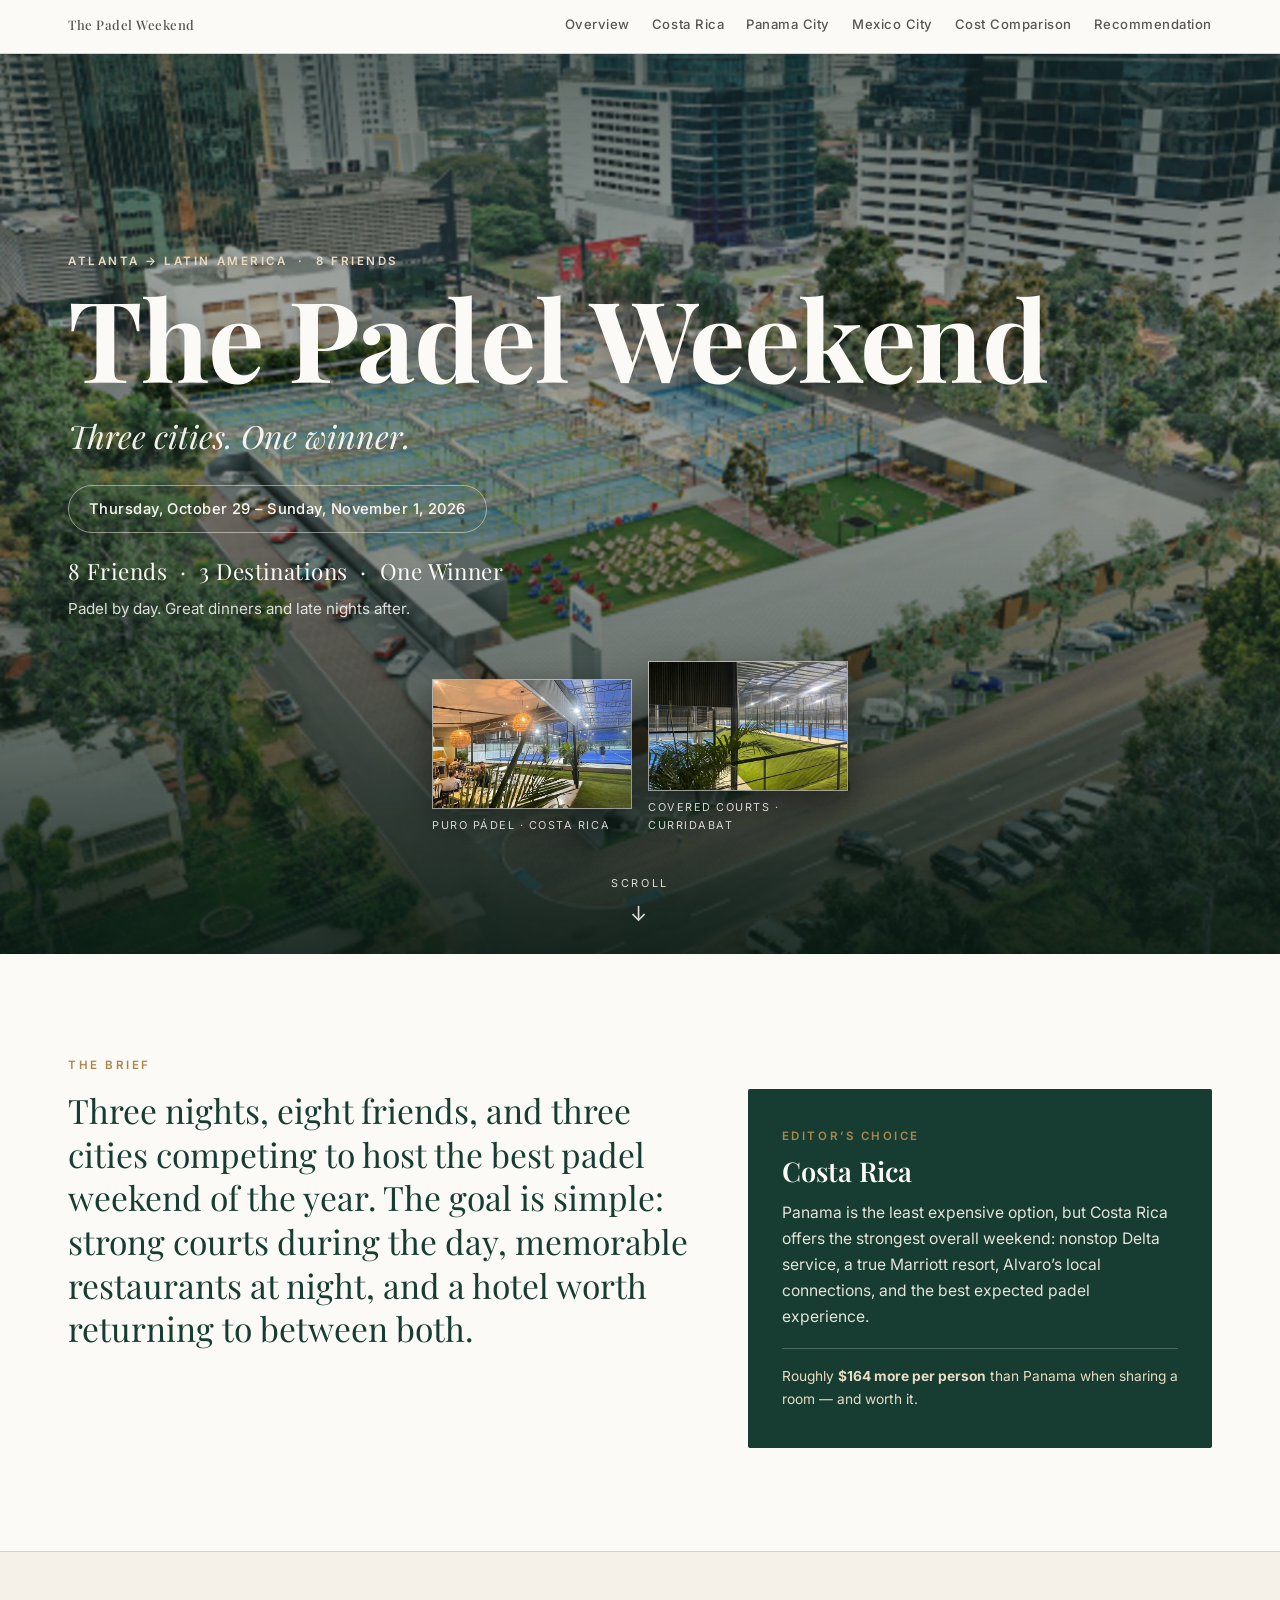
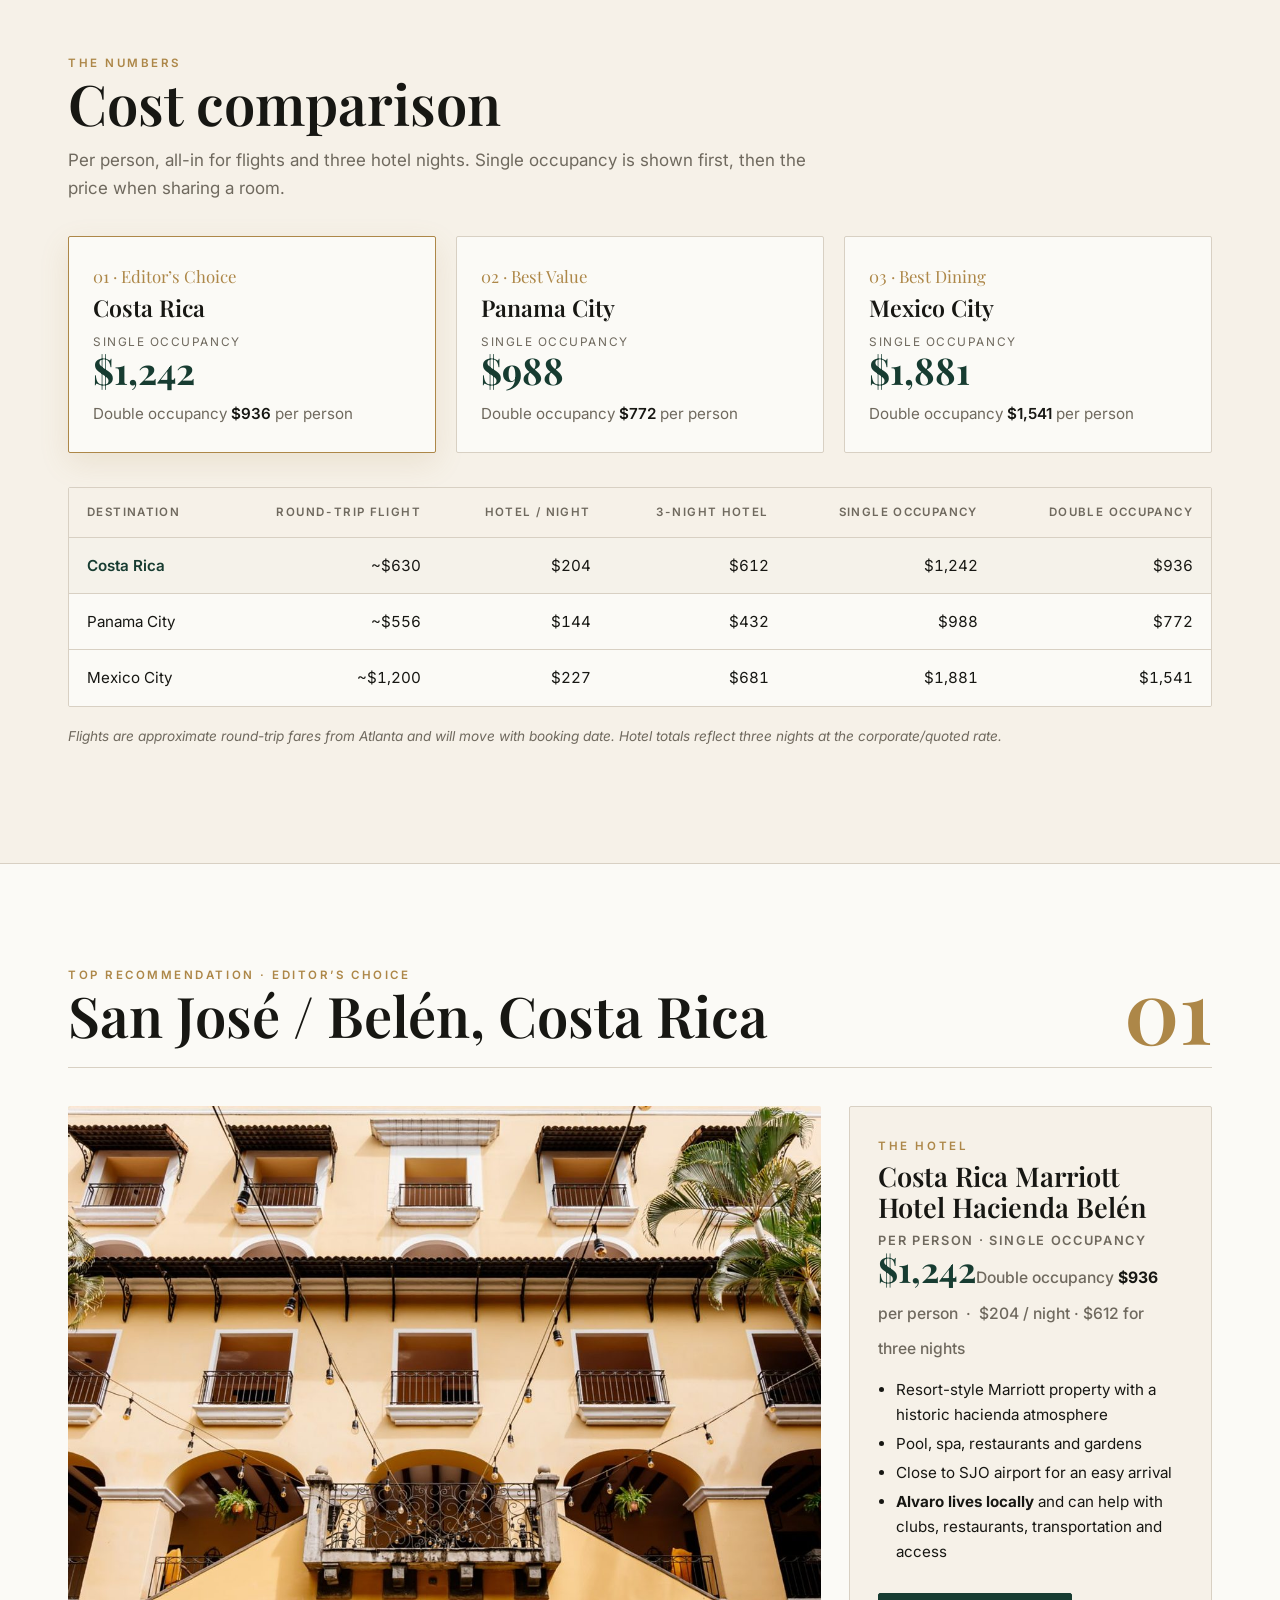
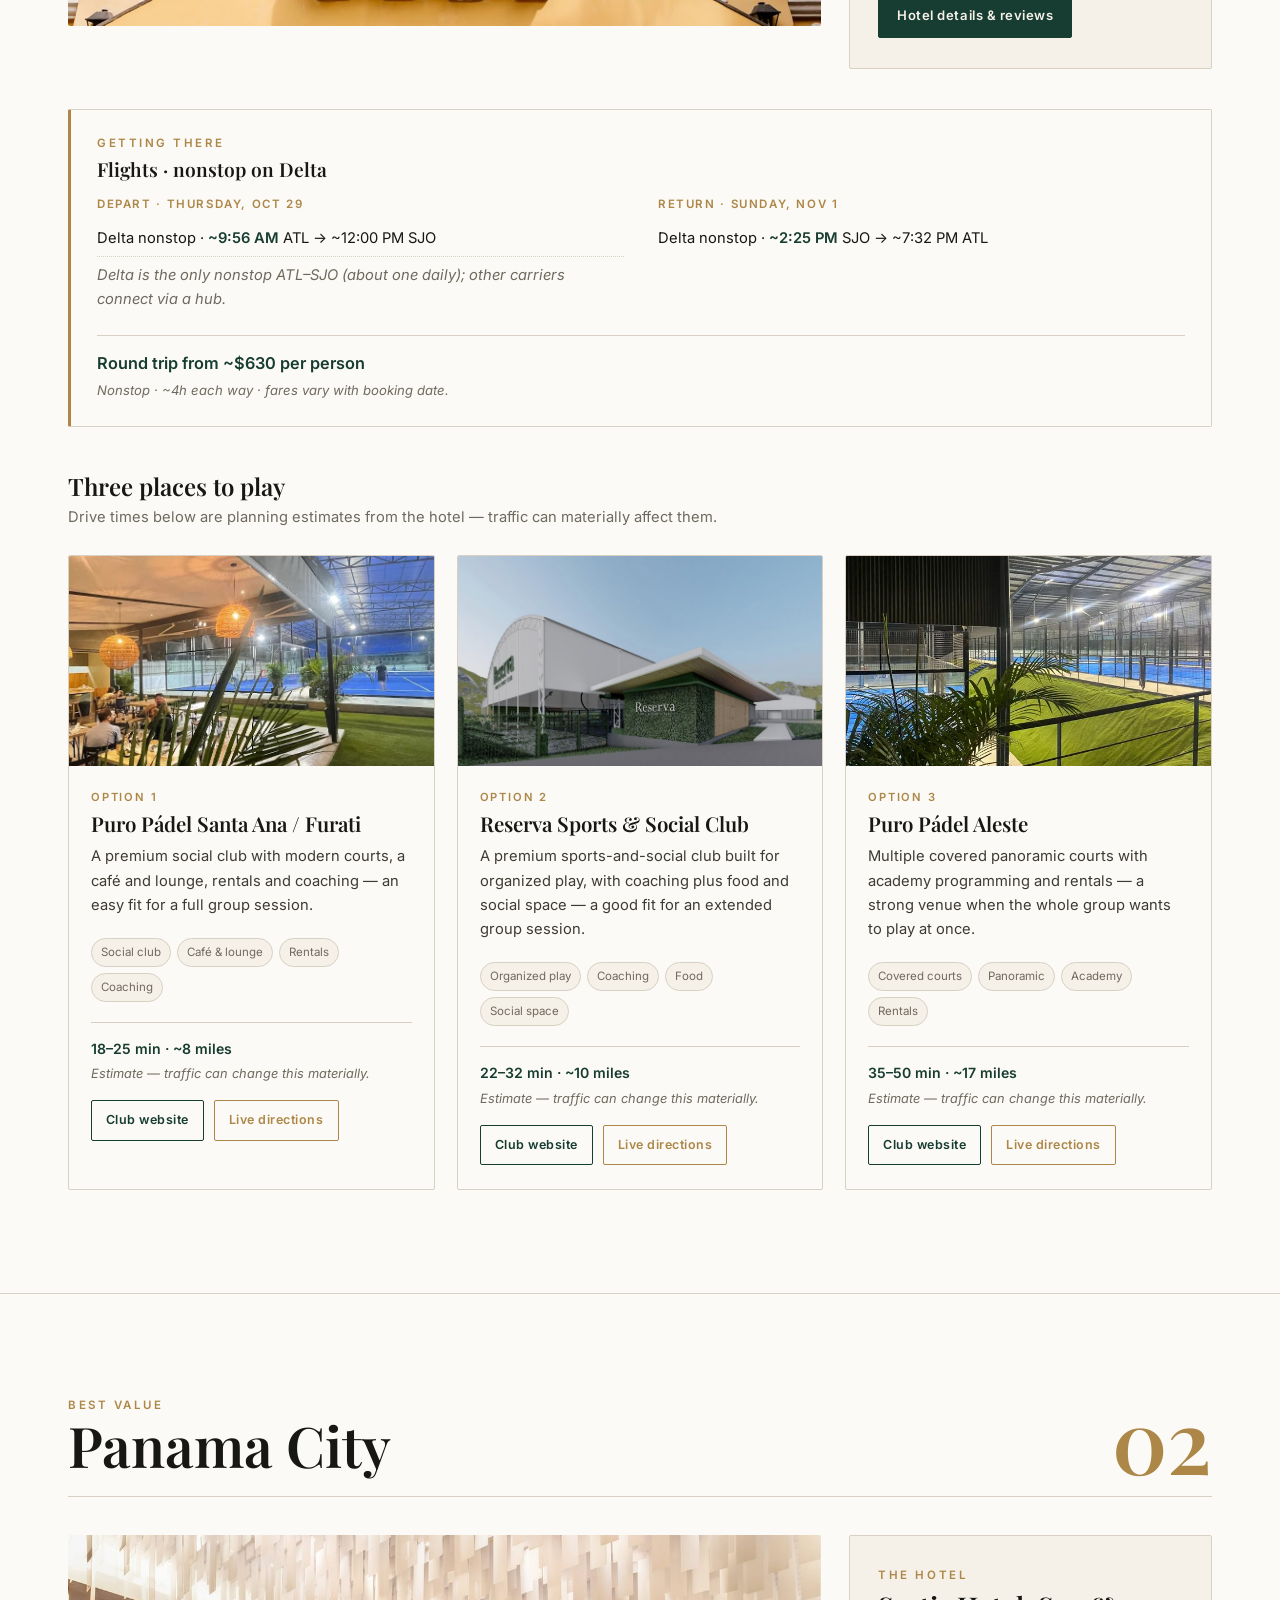
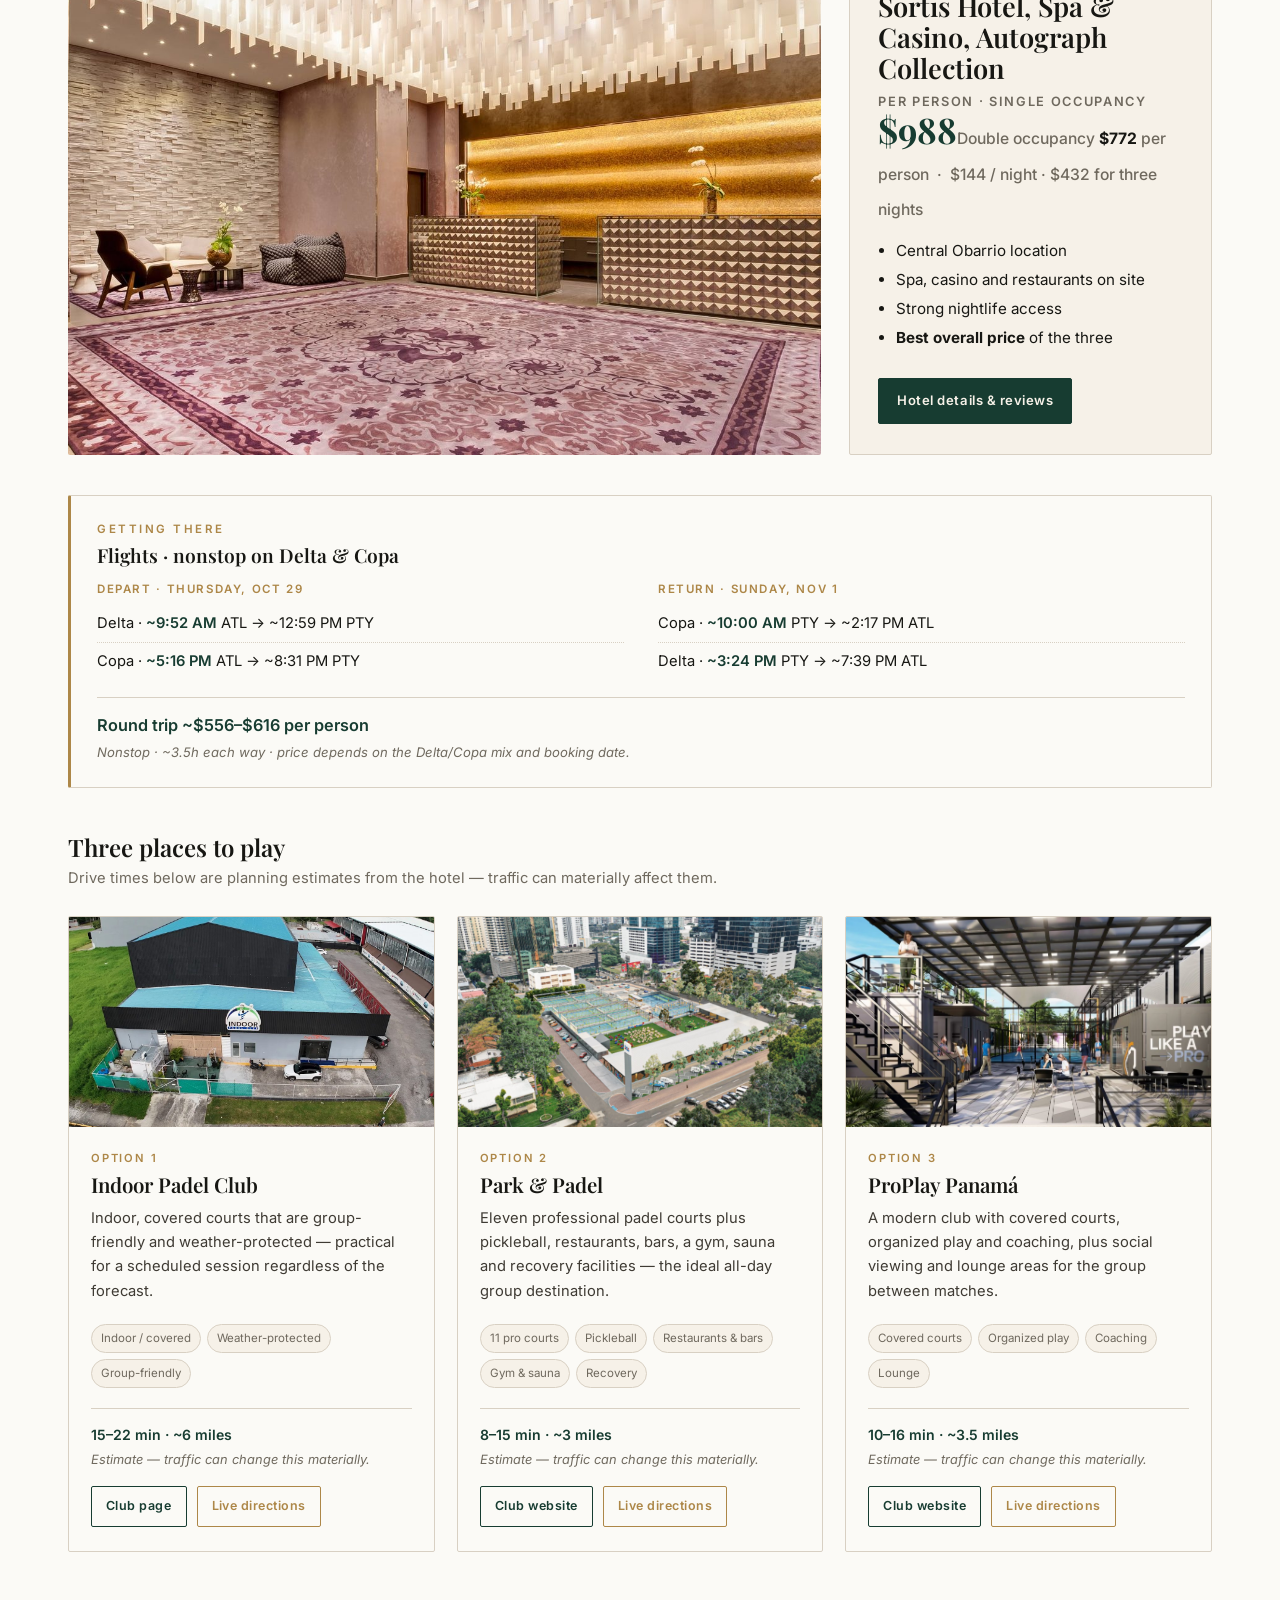
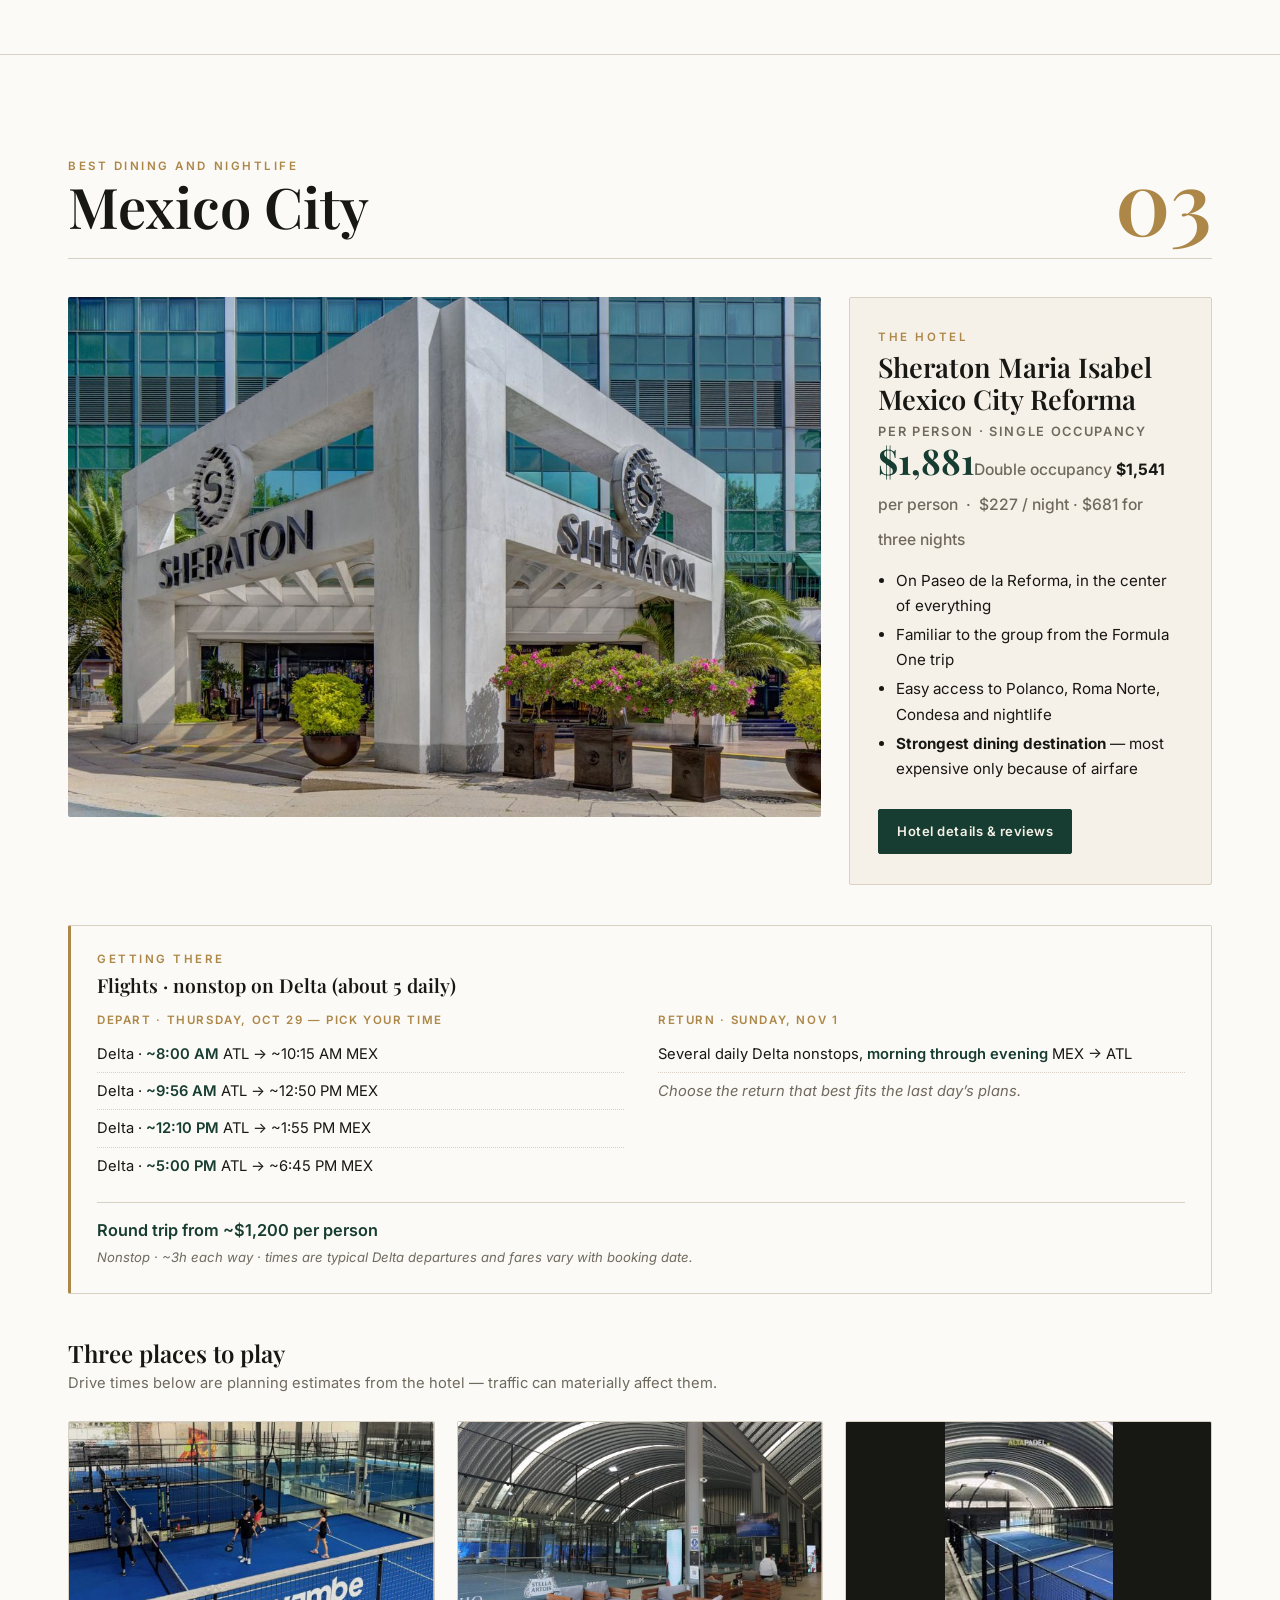
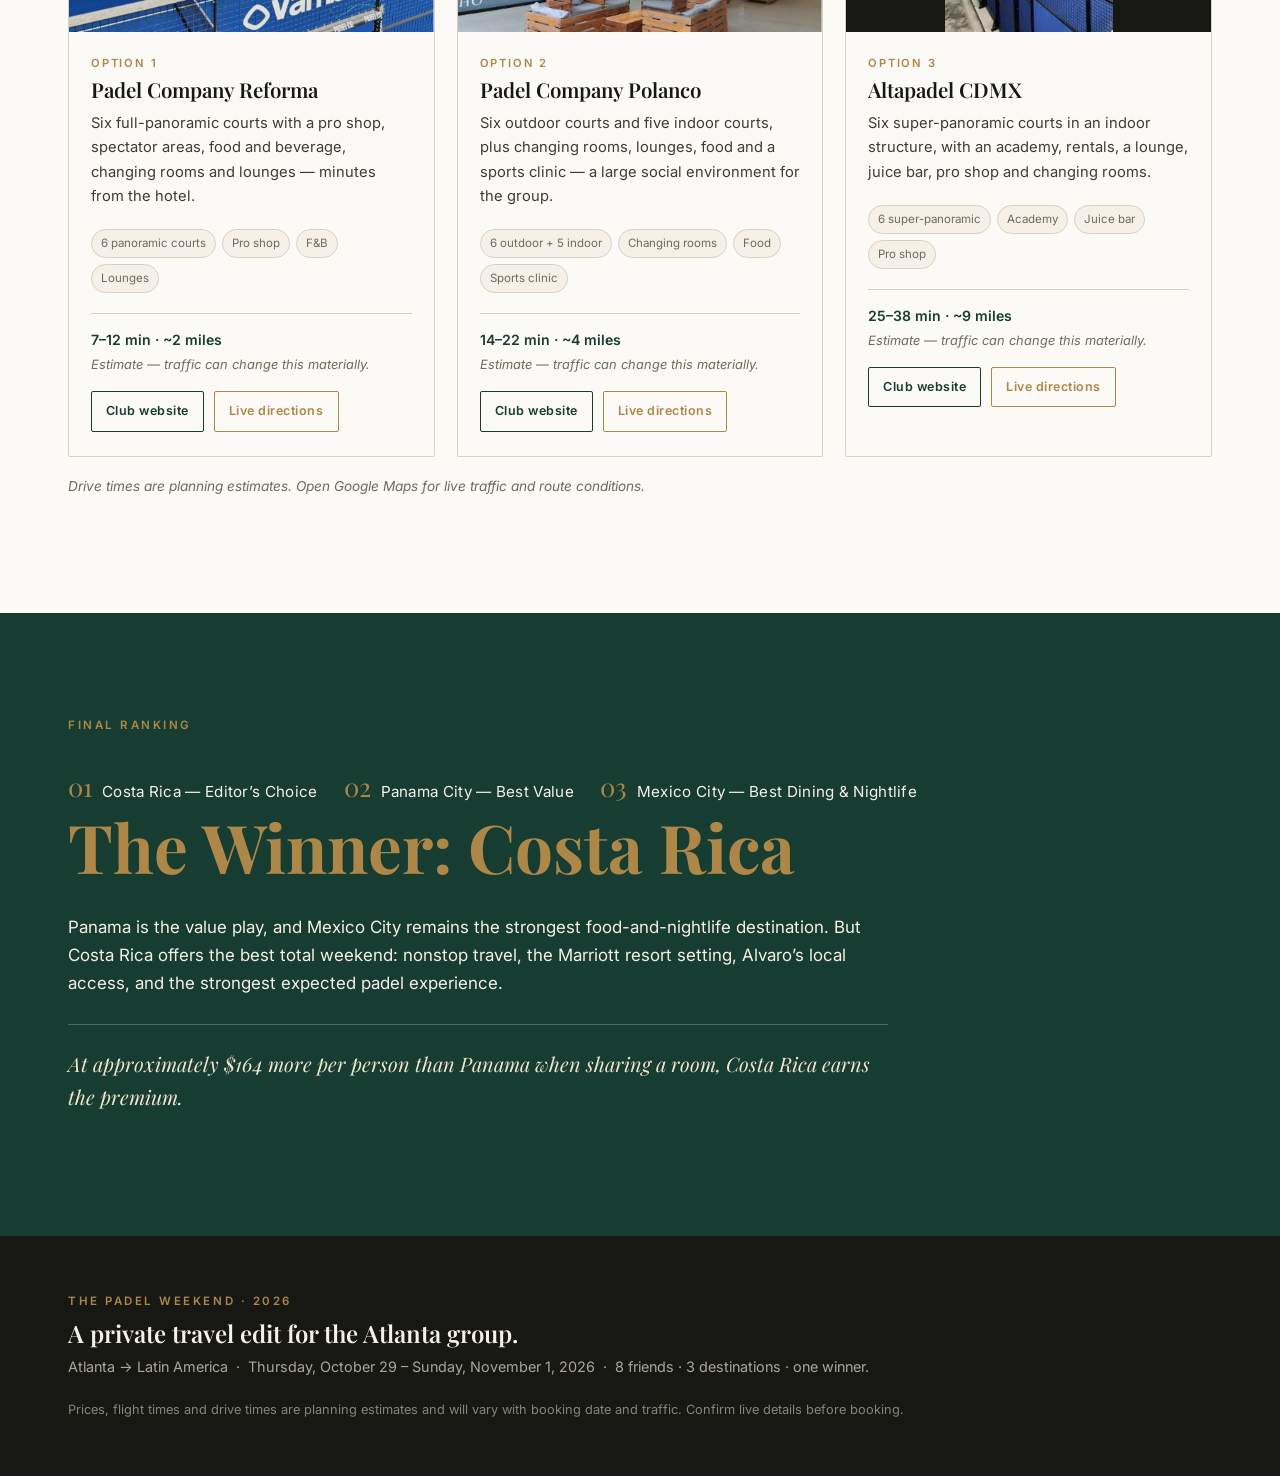
==== commit 0e2a9b25: "Padel microsite: TripAdvisor hotel links, Thu/Sun flight legs with options + fares, official club li" ====
--- a/padel-weekend/index.html
+++ b/padel-weekend/index.html
@@ -10,7 +10,7 @@
 <meta property="og:title" content="The Padel Weekend · Atlanta to Latin America">
 <meta property="og:description" content="Eight friends. Three cities. One winner. Costa Rica, Panama City and Mexico City compared for the padel trip — Oct 29 to Nov 1, 2026.">
 <meta property="og:url" content="https://peach-pilot-mgm.github.io/workbenchv1/padel-weekend/">
-<meta property="og:image" content="https://peach-pilot-mgm.github.io/workbenchv1/public/images/club-park-and-padel-panama.jpg">
+<meta property="og:image" content="https://peach-pilot-mgm.github.io/workbenchv1/padel-weekend/public/images/club-park-and-padel-panama.jpg">
 <meta name="twitter:card" content="summary_large_image">
 <link rel="preconnect" href="https://fonts.googleapis.com">
 <link rel="preconnect" href="https://fonts.gstatic.com" crossorigin>
@@ -123,12 +123,18 @@
 .btn.gold:hover{background:var(--gold);color:var(--white)}
 .btnrow{display:flex;flex-wrap:wrap;gap:10px;margin-top:auto;padding-top:8px}
 
-.flights{margin:40px 0 8px;background:var(--white);border:1px solid var(--line);border-left:3px solid var(--gold);padding:22px 26px;border-radius:2px}
+.flights{margin:40px 0 8px;background:var(--white);border:1px solid var(--line);border-left:3px solid var(--gold);padding:24px 26px;border-radius:2px}
 .flights .eyebrow{color:var(--gold)}
-.flights h4{font-family:var(--serif);font-size:1.15rem;margin:.3em 0 .6em}
-.flights ul{list-style:none;margin:0;padding:0;display:grid;grid-template-columns:repeat(auto-fit,minmax(240px,1fr));gap:6px 28px}
-.flights li{font-size:.92rem;padding:5px 0;border-bottom:1px dotted var(--line)}
-.flights .rt{font-weight:600;color:var(--green)}
+.flights h4{font-family:var(--serif);font-size:1.2rem;margin:.3em 0 .8em}
+.flt-grid{display:grid;grid-template-columns:1fr 1fr;gap:22px 34px}
+.flt-leg .flt-day{font-size:.72rem;letter-spacing:.14em;text-transform:uppercase;color:var(--gold);font-weight:600;margin-bottom:6px}
+.flt-leg ul{list-style:none;margin:0;padding:0;display:block}
+.flt-leg li{font-size:.92rem;padding:6px 0;border-bottom:1px dotted var(--line)}
+.flt-leg li:last-child{border-bottom:0}
+.flt-leg li.muted{color:var(--muted);font-style:italic;border-bottom:0}
+.flt-leg li b{color:var(--green);font-weight:600}
+.flt-fare{margin-top:18px;border-top:1px solid var(--line);padding-top:14px;font-weight:600;color:var(--green);font-size:1.02rem}
+.flt-fare span{display:block;font-weight:400;color:var(--muted);font-size:.82rem;font-style:italic;margin-top:3px}
 
 .play-head{font-family:var(--serif);font-size:1.5rem;margin:46px 0 4px}
 .play-sub{color:var(--muted);font-size:.92rem;margin-bottom:26px}
@@ -179,6 +185,7 @@
 @media(max-width:620px){
   body{font-size:16px}
   .clubs{grid-template-columns:1fr}
+  .flt-grid{grid-template-columns:1fr;gap:18px}
   .hero__montage{flex-wrap:wrap}
   .hero__montage figure{width:calc(50% - 8px)}
   .dest-head{align-items:center}
@@ -208,7 +215,7 @@
     <div class="eyebrow hero__eyebrow">Atlanta &rarr; Latin America &nbsp;&middot;&nbsp; 8 friends</div>
     <h1>The Padel Weekend</h1>
     <div class="hero__sub">Three cities. One winner.</div>
-    <div class="hero__dates">October 29 &ndash; November 1, 2026 &nbsp;&middot;&nbsp; Thursday to Sunday</div>
+    <div class="hero__dates">Thursday, October 29 &ndash; Sunday, November 1, 2026</div>
     <div class="hero__meta">8 Friends &nbsp;&middot;&nbsp; 3 Destinations &nbsp;&middot;&nbsp; One Winner</div>
     <div class="hero__note">Padel by day. Great dinners and late nights after.</div>
   </div>
@@ -346,7 +353,7 @@
           <li><b>Alvaro lives locally</b> and can help with clubs, restaurants, transportation and access</li>
         </ul>
         <div class="btnrow">
-          <a class="btn solid" href="https://www.marriott.com/en-us/hotels/sjocr-costa-rica-marriott-hotel-hacienda-belen/overview/" target="_blank" rel="noopener">Hotel website</a>
+          <a class="btn solid" href="https://www.tripadvisor.com/Hotel_Review-g309257-d447017-Reviews-Costa_Rica_Marriott_Hotel_Hacienda_Belen-San_Antonio_De_Belen_Province_of_Heredia.html" target="_blank" rel="noopener">Hotel details &amp; reviews</a>
         </div>
       </div>
     </div>
@@ -354,11 +361,22 @@
     <div class="flights" data-reveal>
       <div class="eyebrow">Getting there</div>
       <h4>Flights &middot; nonstop on Delta</h4>
-      <ul>
-        <li>Outbound: Delta nonstop &middot; ~9:56 AM ATL &rarr; 12:00 PM SJO</li>
-        <li>Return: Delta nonstop &middot; ~2:25 PM SJO &rarr; 7:32 PM ATL</li>
-        <li class="rt">Round trip: ~$630</li>
-      </ul>
+      <div class="flt-grid">
+        <div class="flt-leg">
+          <div class="flt-day">Depart &middot; Thursday, Oct 29</div>
+          <ul>
+            <li>Delta nonstop &middot; <b>~9:56 AM</b> ATL &rarr; ~12:00 PM SJO</li>
+            <li class="muted">Delta is the only nonstop ATL&ndash;SJO (about one daily); other carriers connect via a hub.</li>
+          </ul>
+        </div>
+        <div class="flt-leg">
+          <div class="flt-day">Return &middot; Sunday, Nov 1</div>
+          <ul>
+            <li>Delta nonstop &middot; <b>~2:25 PM</b> SJO &rarr; ~7:32 PM ATL</li>
+          </ul>
+        </div>
+      </div>
+      <div class="flt-fare">Round trip from ~$630 per person<span>Nonstop &middot; ~4h each way &middot; fares vary with booking date.</span></div>
     </div>
 
     <h3 class="play-head" data-reveal>Three places to play</h3>
@@ -388,8 +406,8 @@
           <div class="tags"><span class="tag">Organized play</span><span class="tag">Coaching</span><span class="tag">Food</span><span class="tag">Social space</span></div>
           <div class="drive"><span class="big">22&ndash;32 min &middot; ~10 miles</span><span class="cav">Estimate &mdash; traffic can change this materially.</span></div>
           <div class="btnrow">
-            <a class="btn" href="https://www.instagram.com/reservasportsclub/" target="_blank" rel="noopener">Club page</a>
-            <a class="btn gold" href="https://www.google.com/maps/dir/?api=1&amp;origin=Costa+Rica+Marriott+Hotel+Hacienda+Belen&amp;destination=Reserva+Sports+and+Social+Club+Costa+Rica&amp;travelmode=driving" target="_blank" rel="noopener">Live directions</a>
+            <a class="btn" href="https://clubreservacr.com/" target="_blank" rel="noopener">Club website</a>
+            <a class="btn gold" href="https://www.google.com/maps/dir/?api=1&amp;origin=Costa+Rica+Marriott+Hotel+Hacienda+Belen&amp;destination=Reserva+Sports+and+Social+Club+Escazu+Costa+Rica&amp;travelmode=driving" target="_blank" rel="noopener">Live directions</a>
           </div>
         </div>
       </article>
@@ -403,7 +421,7 @@
           <div class="tags"><span class="tag">Covered courts</span><span class="tag">Panoramic</span><span class="tag">Academy</span><span class="tag">Rentals</span></div>
           <div class="drive"><span class="big">35&ndash;50 min &middot; ~17 miles</span><span class="cav">Estimate &mdash; traffic can change this materially.</span></div>
           <div class="btnrow">
-            <a class="btn" href="https://puropadelcr.com/" target="_blank" rel="noopener">Club / booking</a>
+            <a class="btn" href="https://puropadelcr.com/" target="_blank" rel="noopener">Club website</a>
             <a class="btn gold" href="https://www.google.com/maps/dir/?api=1&amp;origin=Costa+Rica+Marriott+Hotel+Hacienda+Belen&amp;destination=Puro+Padel+Aleste+Curridabat&amp;travelmode=driving" target="_blank" rel="noopener">Live directions</a>
           </div>
         </div>
@@ -440,21 +458,31 @@
           <li><b>Best overall price</b> of the three</li>
         </ul>
         <div class="btnrow">
-          <a class="btn solid" href="https://www.marriott.com/en-us/hotels/ptyak-sortis-hotel-spa-and-casino-autograph-collection/overview/" target="_blank" rel="noopener">Hotel website</a>
+          <a class="btn solid" href="https://www.tripadvisor.com/Hotel_Review-g294480-d6981895-Reviews-Sortis_Hotel_Spa_Casino_Autograph_Collection-Panama_City_Panama_Province.html" target="_blank" rel="noopener">Hotel details &amp; reviews</a>
         </div>
       </div>
     </div>
 
     <div class="flights" data-reveal>
       <div class="eyebrow">Getting there</div>
-      <h4>Flights &middot; Delta or Copa</h4>
-      <ul>
-        <li>Delta &middot; ~9:52 AM ATL &rarr; 12:59 PM PTY</li>
-        <li>Copa &middot; ~5:16 PM ATL &rarr; 8:31 PM PTY</li>
-        <li>Return Copa &middot; ~10:00 AM PTY &rarr; 2:17 PM ATL</li>
-        <li>Return Delta &middot; ~3:24 PM PTY &rarr; 7:39 PM ATL</li>
-        <li class="rt">Round trip: ~$556&ndash;$616 depending on itinerary</li>
-      </ul>
+      <h4>Flights &middot; nonstop on Delta &amp; Copa</h4>
+      <div class="flt-grid">
+        <div class="flt-leg">
+          <div class="flt-day">Depart &middot; Thursday, Oct 29</div>
+          <ul>
+            <li>Delta &middot; <b>~9:52 AM</b> ATL &rarr; ~12:59 PM PTY</li>
+            <li>Copa &middot; <b>~5:16 PM</b> ATL &rarr; ~8:31 PM PTY</li>
+          </ul>
+        </div>
+        <div class="flt-leg">
+          <div class="flt-day">Return &middot; Sunday, Nov 1</div>
+          <ul>
+            <li>Copa &middot; <b>~10:00 AM</b> PTY &rarr; ~2:17 PM ATL</li>
+            <li>Delta &middot; <b>~3:24 PM</b> PTY &rarr; ~7:39 PM ATL</li>
+          </ul>
+        </div>
+      </div>
+      <div class="flt-fare">Round trip ~$556&ndash;$616 per person<span>Nonstop &middot; ~3.5h each way &middot; price depends on the Delta/Copa mix and booking date.</span></div>
     </div>
 
     <h3 class="play-head" data-reveal>Three places to play</h3>
@@ -499,7 +527,7 @@
           <div class="tags"><span class="tag">Covered courts</span><span class="tag">Organized play</span><span class="tag">Coaching</span><span class="tag">Lounge</span></div>
           <div class="drive"><span class="big">10&ndash;16 min &middot; ~3.5 miles</span><span class="cav">Estimate &mdash; traffic can change this materially.</span></div>
           <div class="btnrow">
-            <a class="btn" href="https://proplay-pan.matchpoint.com.es/Pages/12-PROPLAY_PADEL_CLUB" target="_blank" rel="noopener">Club / booking</a>
+            <a class="btn" href="https://www.proplaypa.com/" target="_blank" rel="noopener">Club website</a>
             <a class="btn gold" href="https://www.google.com/maps/dir/?api=1&amp;origin=Sortis+Hotel+Panama&amp;destination=ProPlay+Panama+Paitilla&amp;travelmode=driving" target="_blank" rel="noopener">Live directions</a>
           </div>
         </div>
@@ -536,18 +564,33 @@
           <li><b>Strongest dining destination</b> &mdash; most expensive only because of airfare</li>
         </ul>
         <div class="btnrow">
-          <a class="btn solid" href="https://www.marriott.com/en-us/hotels/mexis-sheraton-maria-isabel-mexico-city-reforma/overview/" target="_blank" rel="noopener">Hotel website</a>
+          <a class="btn solid" href="https://www.tripadvisor.com/Hotel_Review-g150800-d152468-Reviews-Sheraton_Maria_Isabel_Mexico_City_Reforma-Mexico_City_Central_Mexico_and_Gulf_Coast.html" target="_blank" rel="noopener">Hotel details &amp; reviews</a>
         </div>
       </div>
     </div>
 
     <div class="flights" data-reveal>
       <div class="eyebrow">Getting there</div>
-      <h4>Flights &middot; Delta</h4>
-      <ul>
-        <li>Multiple Delta options, ATL &harr; MEX</li>
-        <li class="rt">Round trip: ~$1,200</li>
-      </ul>
+      <h4>Flights &middot; nonstop on Delta (about 5 daily)</h4>
+      <div class="flt-grid">
+        <div class="flt-leg">
+          <div class="flt-day">Depart &middot; Thursday, Oct 29 &mdash; pick your time</div>
+          <ul>
+            <li>Delta &middot; <b>~8:00 AM</b> ATL &rarr; ~10:15 AM MEX</li>
+            <li>Delta &middot; <b>~9:56 AM</b> ATL &rarr; ~12:50 PM MEX</li>
+            <li>Delta &middot; <b>~12:10 PM</b> ATL &rarr; ~1:55 PM MEX</li>
+            <li>Delta &middot; <b>~5:00 PM</b> ATL &rarr; ~6:45 PM MEX</li>
+          </ul>
+        </div>
+        <div class="flt-leg">
+          <div class="flt-day">Return &middot; Sunday, Nov 1</div>
+          <ul>
+            <li>Several daily Delta nonstops, <b>morning through evening</b> MEX &rarr; ATL</li>
+            <li class="muted">Choose the return that best fits the last day&rsquo;s plans.</li>
+          </ul>
+        </div>
+      </div>
+      <div class="flt-fare">Round trip from ~$1,200 per person<span>Nonstop &middot; ~3h each way &middot; times are typical Delta departures and fares vary with booking date.</span></div>
     </div>
 
     <h3 class="play-head" data-reveal>Three places to play</h3>
@@ -623,7 +666,7 @@
   <div class="wrap">
     <div class="eyebrow">The Padel Weekend &middot; 2026</div>
     <h3>A private travel edit for the Atlanta group.</h3>
-    <p>Atlanta &rarr; Latin America &nbsp;&middot;&nbsp; October 29 &ndash; November 1, 2026 &nbsp;&middot;&nbsp; 8 friends &middot; 3 destinations &middot; one winner.</p>
+    <p>Atlanta &rarr; Latin America &nbsp;&middot;&nbsp; Thursday, October 29 &ndash; Sunday, November 1, 2026 &nbsp;&middot;&nbsp; 8 friends &middot; 3 destinations &middot; one winner.</p>
     <p class="fnote">Prices, flight times and drive times are planning estimates and will vary with booking date and traffic. Confirm live details before booking.</p>
   </div>
 </footer>
